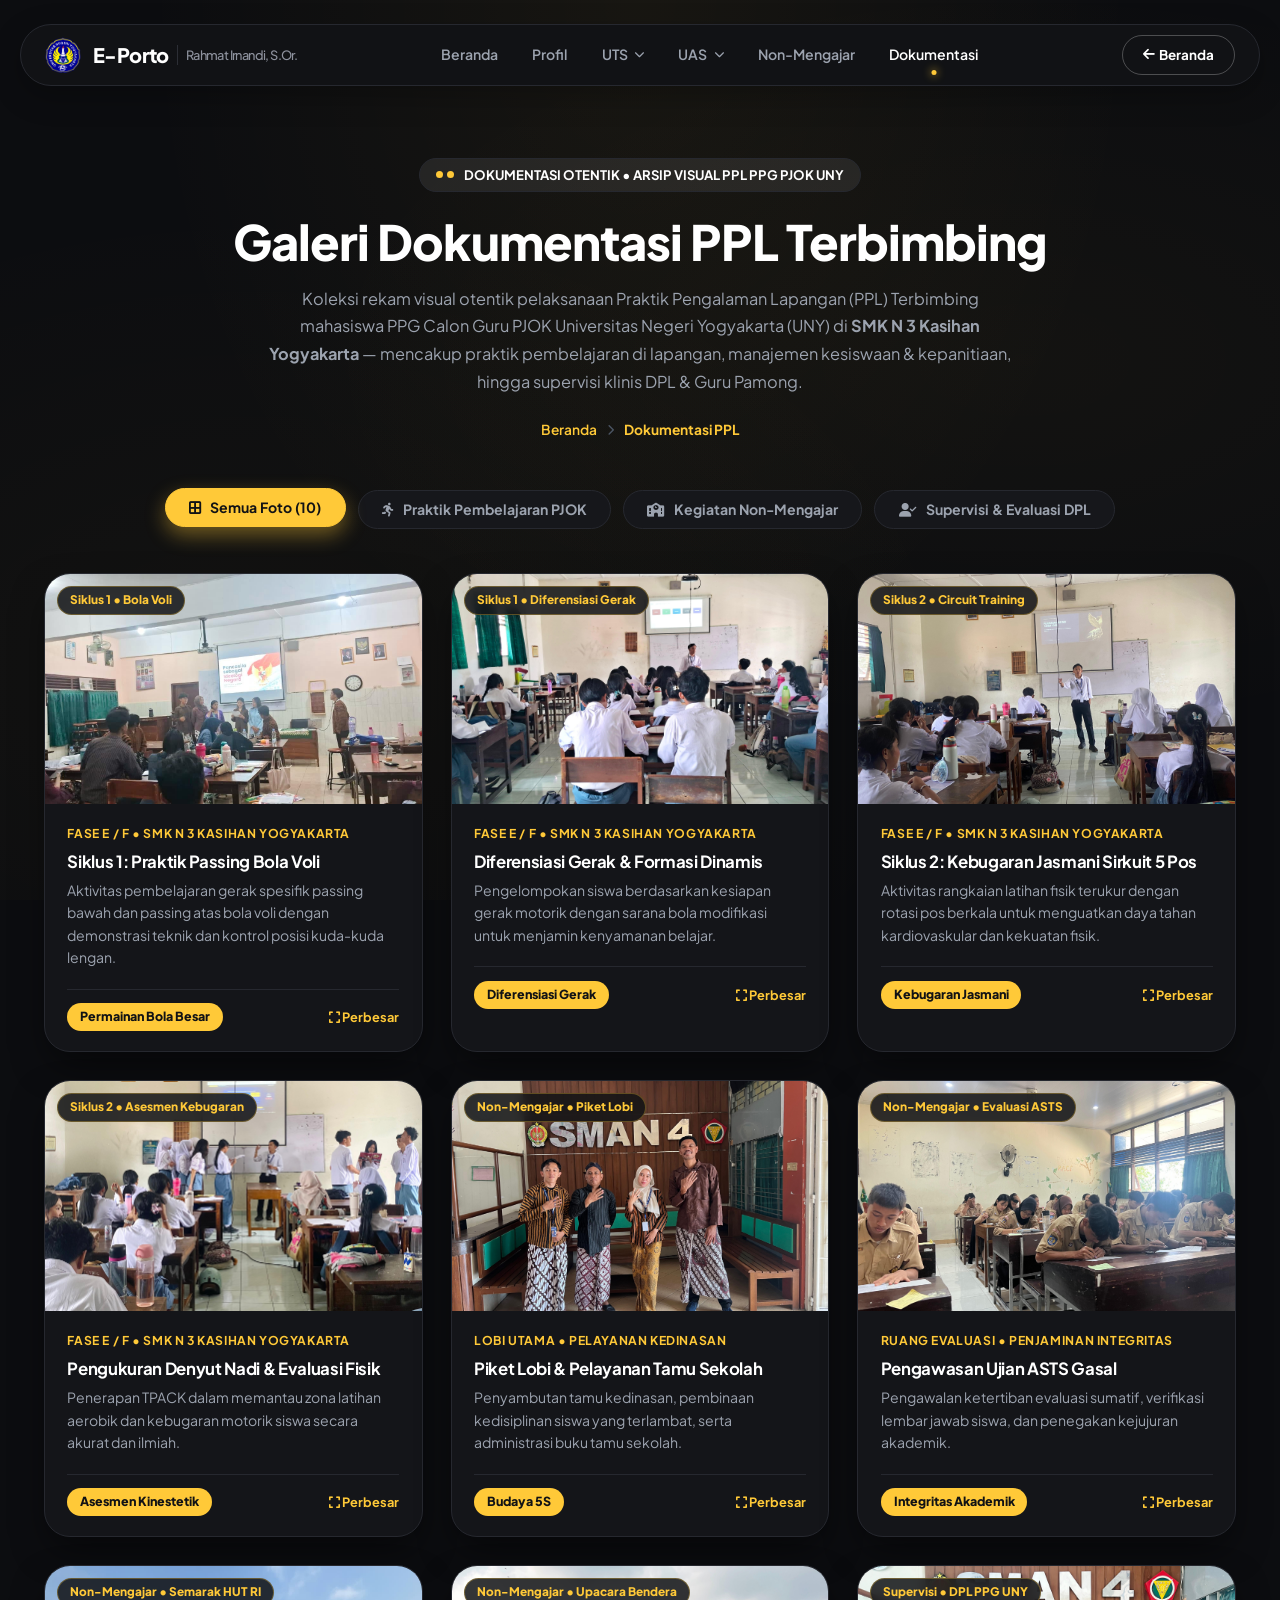
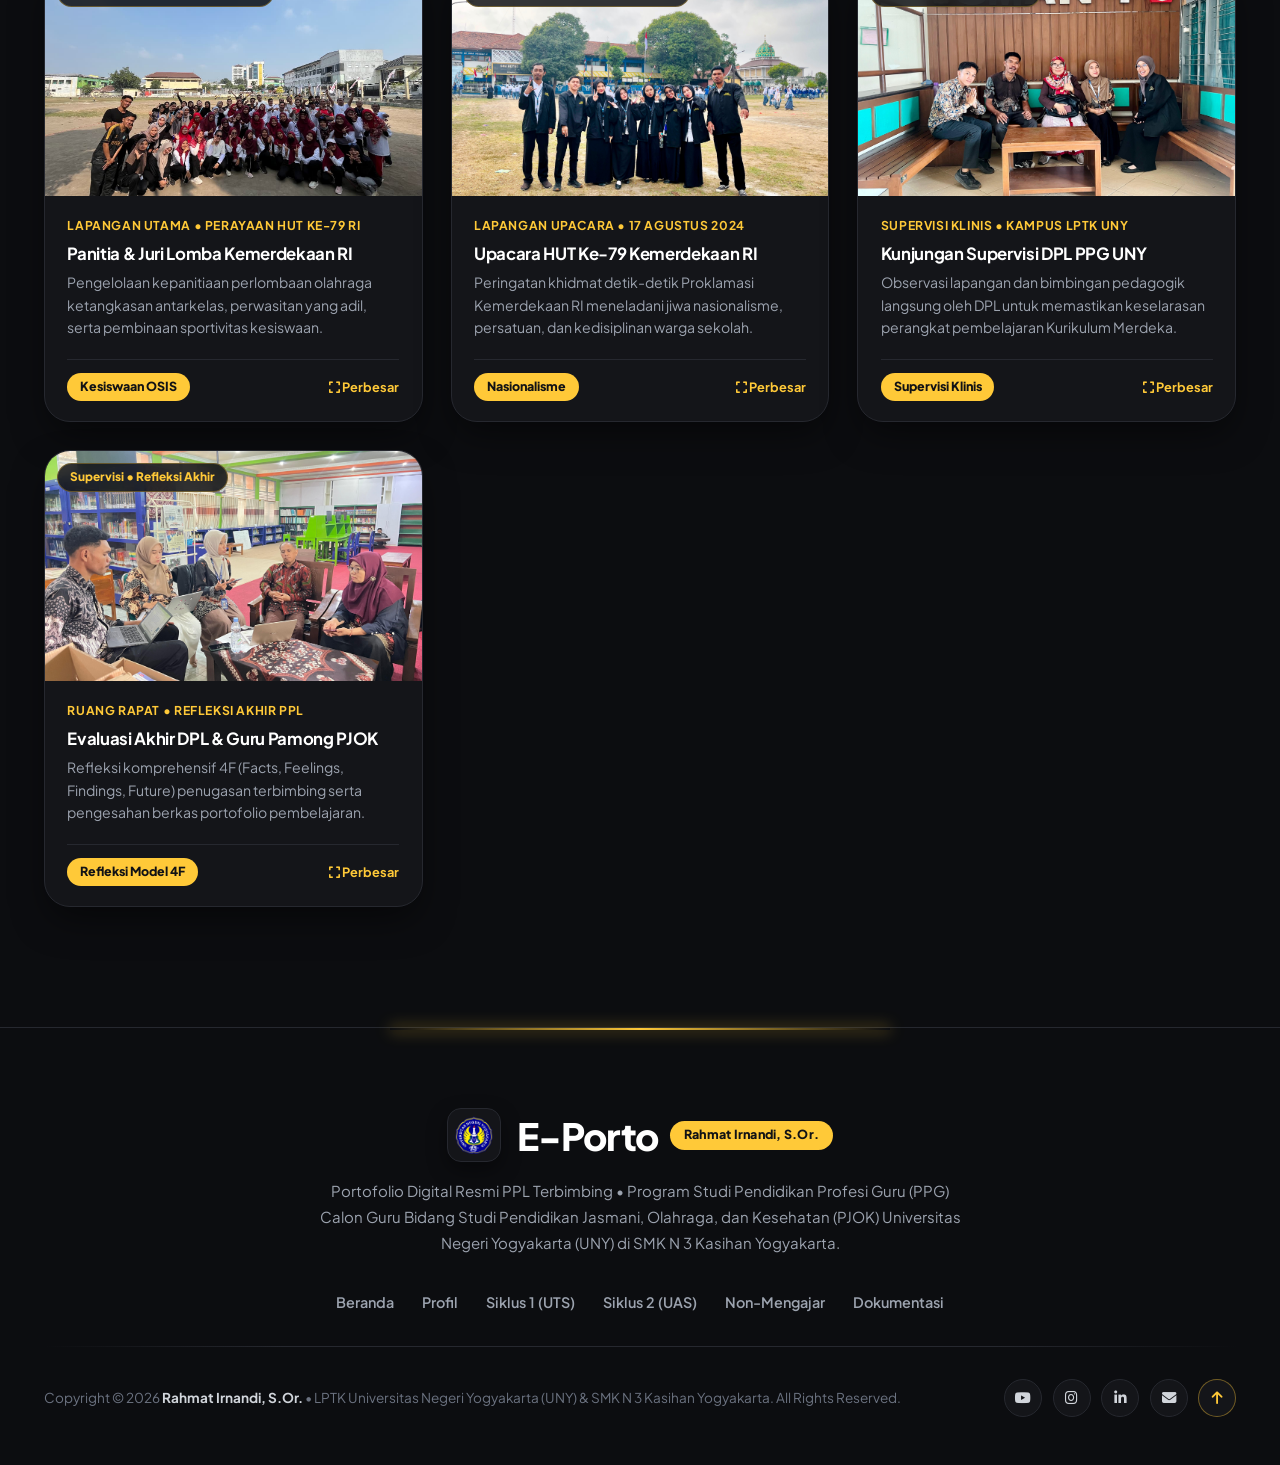
==== dokumentasi.html @ 356c8f18 "first commit" ====
<!doctype html>
<html lang="id">
  <head>
    <meta charset="UTF-8" />
    <meta name="viewport" content="width=device-width, initial-scale=1.0" />
    <title>Galeri Dokumentasi PPL Terbimbing | Rahmat Irnandi, S.Or. - PPG PJOK UNY</title>

    <link rel="icon" type="image/png" href="logo.png" />
    <link rel="preconnect" href="https://fonts.googleapis.com" />
    <link rel="preconnect" href="https://fonts.gstatic.com" crossorigin />
    <link href="https://fonts.googleapis.com/css2?family=Plus+Jakarta+Sans:wght@300;400;500;600;700;800&display=swap" rel="stylesheet" />
    <link rel="stylesheet" href="https://cdnjs.cloudflare.com/ajax/libs/font-awesome/6.5.1/css/all.min.css" />
    <link rel="stylesheet" href="css/style.css" />

    <style>
      .standalone-navbar-wrap {
        padding: 1.5rem 0 0.5rem 0;
      }
      .gallery-page-hero {
        padding: 2.5rem 0 3rem 0;
        text-align: center;
      }
      .gallery-page-hero-title {
        font-size: clamp(2.2rem, 3.8vw, 3.2rem);
        font-weight: 800;
        color: #FFFFFF;
        margin-bottom: 0.85rem;
        letter-spacing: -0.02em;
      }
      .gallery-page-hero-desc {
        max-width: 760px;
        margin: 0 auto 1.5rem auto;
        color: #9CA3AF;
        font-size: 1.02rem;
        line-height: 1.7;
      }
      .modal-window-lightbox {
        max-width: 820px !important;
        padding: 2rem !important;
        background: #16171B;
        border: 1px solid var(--color-border-dark);
      }
      .modal-img-container {
        margin-bottom: 1.25rem;
        border-radius: var(--radius-md);
        overflow: hidden;
        max-height: 480px;
        display: flex;
        justify-content: center;
        align-items: center;
        background: #111215;
      }
      .modal-img-container img {
        max-height: 480px;
        width: auto;
        max-width: 100%;
        object-fit: contain;
        border-radius: var(--radius-sm);
      }
      .gallery-agency-thumb {
        position: relative;
        height: 230px;
        overflow: hidden;
      }
      .gallery-agency-thumb img {
        width: 100%;
        height: 100%;
        object-fit: cover;
        transition: transform 0.45s cubic-bezier(0.16, 1, 0.3, 1);
      }
      .gallery-card-agency:hover .gallery-agency-thumb img {
        transform: scale(1.08);
      }
      .gallery-tag-pill-badge {
        position: absolute;
        top: 12px;
        left: 12px;
        background: rgba(17, 18, 21, 0.85);
        color: var(--color-yellow);
        font-size: 0.74rem;
        font-weight: 800;
        padding: 4px 12px;
        border-radius: var(--radius-pill);
        backdrop-filter: blur(6px);
        border: 1px solid rgba(255, 201, 56, 0.3);
        z-index: 2;
      }
      .gallery-agency-desc {
        font-size: 0.88rem;
        color: #9CA3AF;
        line-height: 1.6;
        margin-bottom: 1.25rem;
      }
      .gallery-agency-meta {
        font-size: 0.76rem;
        color: var(--color-yellow);
        font-weight: 700;
        text-transform: uppercase;
        letter-spacing: 0.05em;
        margin-bottom: 0.4rem;
      }
      .gallery-agency-foot {
        display: flex;
        align-items: center;
        justify-content: space-between;
        margin-top: auto;
        padding-top: 0.85rem;
        border-top: 1px solid var(--color-border-dark);
      }
    </style>
  </head>
  <body>
    <!-- =================================================================
       1. STANDALONE NAVBAR (Matching index.html Exactly)
       ================================================================= -->
    <header class="navbar container standalone-navbar-wrap">
      <div class="navbar-capsule">
        <a href="index.html" class="brand-nexis">
          <img src="logo.png" alt="Logo UNY" class="brand-logo-img" onerror="this.src='logo navbar.png'" />
          <span class="brand-nexis-text">
            E-Porto
            <span class="brand-nexis-sub">Rahmat Irnandi, S.Or.</span>
          </span>
        </a>

        <nav>
          <ul class="nav-links">
            <li><a href="index.html" class="nav-link">Beranda</a></li>
            <li><a href="profil.html" class="nav-link">Profil</a></li>

            <!-- UTS Dropdown -->
            <li class="nav-item-dropdown">
              <a href="javascript:void(0)" class="nav-link dropdown-toggle" role="button">
                UTS <i class="fa-solid fa-chevron-down chevron-icon"></i>
              </a>
              <ul class="dropdown-menu">
                <li><a href="UTS/rancangan.html" class="dropdown-item"><i class="fa-solid fa-book-bookmark"></i> Rancangan Modul</a></li>
                <li><a href="UTS/materi.html" class="dropdown-item"><i class="fa-solid fa-book-open"></i> Materi Ajar</a></li>
                <li><a href="UTS/media.html" class="dropdown-item"><i class="fa-solid fa-photo-film"></i> Media TPACK</a></li>
                <li><a href="UTS/instrumen.html" class="dropdown-item"><i class="fa-solid fa-clipboard-check"></i> Instrumen Asesmen</a></li>
                <li><a href="UTS/video.html" class="dropdown-item"><i class="fa-solid fa-circle-play"></i> Video Praktik</a></li>
              </ul>
            </li>

            <!-- UAS Dropdown -->
            <li class="nav-item-dropdown">
              <a href="javascript:void(0)" class="nav-link dropdown-toggle" role="button">
                UAS <i class="fa-solid fa-chevron-down chevron-icon"></i>
              </a>
              <ul class="dropdown-menu">
                <li><a href="UAS/rancangan.html" class="dropdown-item"><i class="fa-solid fa-book-bookmark"></i> Rancangan Modul</a></li>
                <li><a href="UAS/materi.html" class="dropdown-item"><i class="fa-solid fa-book-open"></i> Materi Ajar</a></li>
                <li><a href="UAS/media.html" class="dropdown-item"><i class="fa-solid fa-photo-film"></i> Media TPACK</a></li>
                <li><a href="UAS/instrumen.html" class="dropdown-item"><i class="fa-solid fa-clipboard-check"></i> Instrumen Asesmen</a></li>
                <li><a href="UAS/video.html" class="dropdown-item"><i class="fa-solid fa-circle-play"></i> Video Praktik</a></li>
              </ul>
            </li>

            <li><a href="non-mengajar.html" class="nav-link">Non-Mengajar</a></li>
            <li><a href="dokumentasi.html" class="nav-link active">Dokumentasi</a></li>
          </ul>
        </nav>

        <div class="nav-actions">
          <a href="index.html" class="btn-nav-quote">
            <i class="fa-solid fa-arrow-left" style="margin-right: 4px;"></i> Beranda
          </a>
          <button class="mobile-toggle" aria-label="Toggle Navigation">
            <i class="fa-solid fa-bars"></i>
          </button>
        </div>
      </div>
    </header>

    <!-- =================================================================
       2. SUBPAGE HERO HEADER
       ================================================================= -->
    <section class="gallery-page-hero reveal-init">
      <div class="container">
        <div class="badge-pill-group light">
          <span class="twin-dot-icon"><span></span><span></span></span>
          <span>DOKUMENTASI OTENTIK • ARSIP VISUAL PPL PPG PJOK UNY</span>
        </div>

        <h1 class="gallery-page-hero-title">
          Galeri Dokumentasi PPL Terbimbing
        </h1>
        <p class="gallery-page-hero-desc">
          Koleksi rekam visual otentik pelaksanaan Praktik Pengalaman Lapangan (PPL) Terbimbing mahasiswa PPG Calon Guru PJOK Universitas Negeri Yogyakarta (UNY) di <strong>SMK N 3 Kasihan Yogyakarta</strong> — mencakup praktik pembelajaran di lapangan, manajemen kesiswaan & kepanitiaan, hingga supervisi klinis DPL & Guru Pamong.
        </p>

        <div class="subpage-breadcrumb" style="justify-content: center;">
          <a href="index.html">Beranda</a>
          <i class="fa-solid fa-chevron-right"></i>
          <span style="color: var(--color-yellow); font-weight: 700;">Dokumentasi PPL</span>
        </div>
      </div>
    </section>

    <!-- =================================================================
       3. INTERACTIVE CATEGORY FILTER TABS
       ================================================================= -->
    <main class="container reveal-init" style="padding-bottom: 5rem;">
      <div class="gallery-filter-tabs">
        <button class="gallery-filter-btn active" data-filter="all">
          <i class="fa-solid fa-border-all" style="margin-right: 6px;"></i> Semua Foto (10)
        </button>
        <button class="gallery-filter-btn" data-filter="praktik">
          <i class="fa-solid fa-person-running" style="margin-right: 6px;"></i> Praktik Pembelajaran PJOK
        </button>
        <button class="gallery-filter-btn" data-filter="non-mengajar">
          <i class="fa-solid fa-school" style="margin-right: 6px;"></i> Kegiatan Non-Mengajar
        </button>
        <button class="gallery-filter-btn" data-filter="supervisi">
          <i class="fa-solid fa-user-check" style="margin-right: 6px;"></i> Supervisi & Evaluasi DPL
        </button>
      </div>

      <!-- =================================================================
         4. GALLERY GRID (10 Authentic PPL PJOK Photos)
         ================================================================= -->
      <div class="gallery-grid-agency">
        <!-- Foto 1: Siklus 1 Bola Voli -->
        <div
          class="gallery-card-agency"
          data-category="praktik siklus-1"
          onclick="
            openPhotoModal(
              'IMG/Dokumentasi Siklus 1.jpeg',
              'Dokumentasi Praktik Pembelajaran Siklus 1: Passing Bawah & Atas Bola Voli',
              'Praktik Pembelajaran PJOK',
              'Pelaksanaan praktik pembelajaran tatap muka Siklus 1 oleh Rahmat Irnandi, S.Or. pada materi keterampilan gerak spesifik passing bawah dan passing atas permainan bola voli di SMK N 3 Kasihan Yogyakarta. Siswa aktif berkolaborasi dan mempraktikkan variasi passing berpasangan.',
              'Lapangan Olahraga SMK N 3 Kasihan Yogyakarta',
              'Siklus 1 (UTS PPL)'
            )
          "
        >
          <div class="gallery-agency-thumb">
            <span class="gallery-tag-pill-badge">Siklus 1 • Bola Voli</span>
            <img src="IMG/Dokumentasi Siklus 1.jpeg" alt="Praktik Pembelajaran Siklus 1 Bola Voli" loading="lazy" />
            <div class="gallery-zoom-overlay">
              <div class="gallery-zoom-btn"><i class="fa-solid fa-magnifying-glass-plus"></i></div>
            </div>
          </div>
          <div class="gallery-agency-body">
            <div class="gallery-agency-meta">Fase E / F • SMK N 3 Kasihan Yogyakarta</div>
            <h4 class="gallery-agency-title">Siklus 1: Praktik Passing Bola Voli</h4>
            <p class="gallery-agency-desc">Aktivitas pembelajaran gerak spesifik passing bawah dan passing atas bola voli dengan demonstrasi teknik dan kontrol posisi kuda-kuda lengan.</p>
            <div class="gallery-agency-foot">
              <span class="tag-pill-light">Permainan Bola Besar</span>
              <span style="font-size: 0.8rem; font-weight: 700; color: var(--color-yellow)"><i class="fa-solid fa-expand"></i> Perbesar</span>
            </div>
          </div>
        </div>

        <!-- Foto 2: Siklus 1 Diferensiasi Gerak -->
        <div
          class="gallery-card-agency"
          data-category="praktik siklus-1"
          onclick="
            openPhotoModal(
              'IMG/Dokumentasi Siklus 2.jpeg',
              'Dokumentasi Diferensiasi Gerak & Latihan Berpasangan Bola Voli',
              'Praktik Pembelajaran PJOK',
              'Dokumentasi penerapan pembelajaran diferensiasi proses gerak passing bola voli. Siswa pemula menggunakan bola modifikasi busa untuk meminimalisir rasa sakit di lengan, sedangkan siswa mahir melakukan latihan formasi segitiga dinamis.',
              'Lapangan Olahraga SMK N 3 Kasihan Yogyakarta',
              'Siklus 1 (UTS PPL)'
            )
          "
        >
          <div class="gallery-agency-thumb">
            <span class="gallery-tag-pill-badge">Siklus 1 • Diferensiasi Gerak</span>
            <img src="IMG/Dokumentasi Siklus 2.jpeg" alt="Diferensiasi Gerak Passing Bola Voli" loading="lazy" />
            <div class="gallery-zoom-overlay">
              <div class="gallery-zoom-btn"><i class="fa-solid fa-magnifying-glass-plus"></i></div>
            </div>
          </div>
          <div class="gallery-agency-body">
            <div class="gallery-agency-meta">Fase E / F • SMK N 3 Kasihan Yogyakarta</div>
            <h4 class="gallery-agency-title">Diferensiasi Gerak & Formasi Dinamis</h4>
            <p class="gallery-agency-desc">Pengelompokan siswa berdasarkan kesiapan gerak motorik dengan sarana bola modifikasi untuk menjamin kenyamanan belajar.</p>
            <div class="gallery-agency-foot">
              <span class="tag-pill-light">Diferensiasi Gerak</span>
              <span style="font-size: 0.8rem; font-weight: 700; color: var(--color-yellow)"><i class="fa-solid fa-expand"></i> Perbesar</span>
            </div>
          </div>
        </div>

        <!-- Foto 3: Siklus 2 Kebugaran Jasmani Sirkuit -->
        <div
          class="gallery-card-agency"
          data-category="praktik siklus-2"
          onclick="
            openPhotoModal(
              'IMG/Dokumentasi Siklus 3.jpeg',
              'Dokumentasi Praktik Kebugaran Jasmani Metode Circuit Training',
              'Praktik Pembelajaran PJOK',
              'Pelaksanaan pembelajaran kebugaran jasmani terstruktur metode 5 pos circuit training (Push up, Sit up, Shuttle run, Jumping jack, Plank) melatih komponen daya tahan dan kekuatan otot penunjang aktivitas kejuruan.',
              'Lapangan & Hall Olahraga SMK N 3 Kasihan Yogyakarta',
              'Siklus 2 (UAS PPL)'
            )
          "
        >
          <div class="gallery-agency-thumb">
            <span class="gallery-tag-pill-badge">Siklus 2 • Circuit Training</span>
            <img src="IMG/Dokumentasi Siklus 3.jpeg" alt="Praktik Kebugaran Jasmani Sirkuit" loading="lazy" />
            <div class="gallery-zoom-overlay">
              <div class="gallery-zoom-btn"><i class="fa-solid fa-magnifying-glass-plus"></i></div>
            </div>
          </div>
          <div class="gallery-agency-body">
            <div class="gallery-agency-meta">Fase E / F • SMK N 3 Kasihan Yogyakarta</div>
            <h4 class="gallery-agency-title">Siklus 2: Kebugaran Jasmani Sirkuit 5 Pos</h4>
            <p class="gallery-agency-desc">Aktivitas rangkaian latihan fisik terukur dengan rotasi pos berkala untuk menguatkan daya tahan kardiovaskular dan kekuatan fisik.</p>
            <div class="gallery-agency-foot">
              <span class="tag-pill-light">Kebugaran Jasmani</span>
              <span style="font-size: 0.8rem; font-weight: 700; color: var(--color-yellow)"><i class="fa-solid fa-expand"></i> Perbesar</span>
            </div>
          </div>
        </div>

        <!-- Foto 4: Siklus 2 Pengukuran & Denyut Nadi -->
        <div
          class="gallery-card-agency"
          data-category="praktik siklus-2"
          onclick="
            openPhotoModal(
              'IMG/Dokumentasi Siklus 4.jpeg',
              'Dokumentasi Pengukuran Denyut Nadi Latihan & Evaluasi Kebugaran',
              'Praktik Pembelajaran PJOK',
              'Dokumentasi pencatatan denyut nadi istirahat dan denyut nadi latihan (Training Heart Rate) siswa menggunakan e-LKPD digital serta evaluasi ketercapaian beban latihan fisik.',
              'Selasar Olahraga SMK N 3 Kasihan Yogyakarta',
              'Siklus 2 (UAS PPL)'
            )
          "
        >
          <div class="gallery-agency-thumb">
            <span class="gallery-tag-pill-badge">Siklus 2 • Asesmen Kebugaran</span>
            <img src="IMG/Dokumentasi Siklus 4.jpeg" alt="Asesmen Kebugaran Jasmani Siswa" loading="lazy" />
            <div class="gallery-zoom-overlay">
              <div class="gallery-zoom-btn"><i class="fa-solid fa-magnifying-glass-plus"></i></div>
            </div>
          </div>
          <div class="gallery-agency-body">
            <div class="gallery-agency-meta">Fase E / F • SMK N 3 Kasihan Yogyakarta</div>
            <h4 class="gallery-agency-title">Pengukuran Denyut Nadi & Evaluasi Fisik</h4>
            <p class="gallery-agency-desc">Penerapan TPACK dalam memantau zona latihan aerobik dan kebugaran motorik siswa secara akurat dan ilmiah.</p>
            <div class="gallery-agency-foot">
              <span class="tag-pill-light">Asesmen Kinestetik</span>
              <span style="font-size: 0.8rem; font-weight: 700; color: var(--color-yellow)"><i class="fa-solid fa-expand"></i> Perbesar</span>
            </div>
          </div>
        </div>

        <!-- Foto 5: Piket Lobi & Budaya 5S -->
        <div
          class="gallery-card-agency"
          data-category="non-mengajar"
          onclick="
            openPhotoModal(
              'IMG/Piket Loby.jpeg',
              'Dokumentasi Piket Lobi & Pelayanan Tamu Sekolah',
              'Kegiatan Non-Mengajar',
              'Rahmat Irnandi, S.Or. bertugas di lobi utama SMK N 3 Kasihan Yogyakarta melayani tamu kedinasan, buku registrasi kehadiran, serta perizinan peserta didik dengan budaya 5S (Senyum, Salam, Sapa, Sopan, Santun).',
              'Lobi Utama SMK N 3 Kasihan Yogyakarta',
              'Piket Lobi Sekolah'
            )
          "
        >
          <div class="gallery-agency-thumb">
            <span class="gallery-tag-pill-badge">Non-Mengajar • Piket Lobi</span>
            <img src="IMG/Piket Loby.jpeg" alt="Piket Lobi SMK N 3 Kasihan Yogyakarta" loading="lazy" />
            <div class="gallery-zoom-overlay">
              <div class="gallery-zoom-btn"><i class="fa-solid fa-magnifying-glass-plus"></i></div>
            </div>
          </div>
          <div class="gallery-agency-body">
            <div class="gallery-agency-meta">Lobi Utama • Pelayanan Kedinasan</div>
            <h4 class="gallery-agency-title">Piket Lobi & Pelayanan Tamu Sekolah</h4>
            <p class="gallery-agency-desc">Penyambutan tamu kedinasan, pembinaan kedisiplinan siswa yang terlambat, serta administrasi buku tamu sekolah.</p>
            <div class="gallery-agency-foot">
              <span class="tag-pill-light">Budaya 5S</span>
              <span style="font-size: 0.8rem; font-weight: 700; color: var(--color-yellow)"><i class="fa-solid fa-expand"></i> Perbesar</span>
            </div>
          </div>
        </div>

        <!-- Foto 6: Pengawasan ASTS -->
        <div
          class="gallery-card-agency"
          data-category="non-mengajar"
          onclick="
            openPhotoModal(
              'IMG/Mengawas ASTS.jpeg',
              'Dokumentasi Pengawasan Asesmen Sumatif Tengah Semester (ASTS)',
              'Kegiatan Non-Mengajar',
              'Rahmat Irnandi, S.Or. menjalankan tugas pengawasan ruang evaluasi ASTS Gasal guna menjamin integritas akademik, ketertiban ruang ujian, dan kepatuhan terhadap POS evaluasi belajar di SMK N 3 Kasihan Yogyakarta.',
              'Ruang Ujian SMK N 3 Kasihan Yogyakarta',
              'Pengawasan ASTS'
            )
          "
        >
          <div class="gallery-agency-thumb">
            <span class="gallery-tag-pill-badge">Non-Mengajar • Evaluasi ASTS</span>
            <img src="IMG/Mengawas ASTS.jpeg" alt="Pengawasan Ujian ASTS" loading="lazy" />
            <div class="gallery-zoom-overlay">
              <div class="gallery-zoom-btn"><i class="fa-solid fa-magnifying-glass-plus"></i></div>
            </div>
          </div>
          <div class="gallery-agency-body">
            <div class="gallery-agency-meta">Ruang Evaluasi • Penjaminan Integritas</div>
            <h4 class="gallery-agency-title">Pengawasan Ujian ASTS Gasal</h4>
            <p class="gallery-agency-desc">Pengawalan ketertiban evaluasi sumatif, verifikasi lembar jawab siswa, dan penegakan kejujuran akademik.</p>
            <div class="gallery-agency-foot">
              <span class="tag-pill-light">Integritas Akademik</span>
              <span style="font-size: 0.8rem; font-weight: 700; color: var(--color-yellow)"><i class="fa-solid fa-expand"></i> Perbesar</span>
            </div>
          </div>
        </div>

        <!-- Foto 7: Panitia Lomba Kemerdekaan RI -->
        <div
          class="gallery-card-agency"
          data-category="non-mengajar"
          onclick="
            openPhotoModal(
              'IMG/Panitia Lomba.jpeg',
              'Kepanitiaan & Dewan Juri Lomba Semarak Kemerdekaan RI Ke-79',
              'Kegiatan Non-Mengajar',
              'Keterlibatan aktif Rahmat Irnandi, S.Or. bersama dewan guru dan pengurus OSIS SMK N 3 Kasihan Yogyakarta sebagai panitia pelaksana dan wasit perlombaan olahraga tradisional HUT Ke-79 RI.',
              'Lapangan Utama SMK N 3 Kasihan Yogyakarta',
              'Panitia Lomba HUT RI'
            )
          "
        >
          <div class="gallery-agency-thumb">
            <span class="gallery-tag-pill-badge">Non-Mengajar • Semarak HUT RI</span>
            <img src="IMG/Panitia Lomba.jpeg" alt="Panitia Lomba Kemerdekaan RI" loading="lazy" />
            <div class="gallery-zoom-overlay">
              <div class="gallery-zoom-btn"><i class="fa-solid fa-magnifying-glass-plus"></i></div>
            </div>
          </div>
          <div class="gallery-agency-body">
            <div class="gallery-agency-meta">Lapangan Utama • Perayaan HUT Ke-79 RI</div>
            <h4 class="gallery-agency-title">Panitia & Juri Lomba Kemerdekaan RI</h4>
            <p class="gallery-agency-desc">Pengelolaan kepanitiaan perlombaan olahraga ketangkasan antarkelas, perwasitan yang adil, serta pembinaan sportivitas kesiswaan.</p>
            <div class="gallery-agency-foot">
              <span class="tag-pill-light">Kesiswaan OSIS</span>
              <span style="font-size: 0.8rem; font-weight: 700; color: var(--color-yellow)"><i class="fa-solid fa-expand"></i> Perbesar</span>
            </div>
          </div>
        </div>

        <!-- Foto 8: Upacara 17 Agustus -->
        <div
          class="gallery-card-agency"
          data-category="non-mengajar"
          onclick="
            openPhotoModal(
              'IMG/Upacara Kemerdekaan 17 Agustus.jpeg',
              'Upacara Peringatan Detik-Detik Proklamasi Kemerdekaan RI Ke-79',
              'Kegiatan Non-Mengajar',
              'Rahmat Irnandi, S.Or. bersama segenap jajaran guru, staf, dan peserta didik SMK N 3 Kasihan Yogyakarta berbaris khidmat mengikuti Upacara Bendera Peringatan HUT Ke-79 Republik Indonesia.',
              'Lapangan Upacara SMK N 3 Kasihan Yogyakarta',
              'Upacara Kemerdekaan RI'
            )
          "
        >
          <div class="gallery-agency-thumb">
            <span class="gallery-tag-pill-badge">Non-Mengajar • Upacara Bendera</span>
            <img src="IMG/Upacara Kemerdekaan 17 Agustus.jpeg" alt="Upacara 17 Agustus" loading="lazy" />
            <div class="gallery-zoom-overlay">
              <div class="gallery-zoom-btn"><i class="fa-solid fa-magnifying-glass-plus"></i></div>
            </div>
          </div>
          <div class="gallery-agency-body">
            <div class="gallery-agency-meta">Lapangan Upacara • 17 Agustus 2024</div>
            <h4 class="gallery-agency-title">Upacara HUT Ke-79 Kemerdekaan RI</h4>
            <p class="gallery-agency-desc">Peringatan khidmat detik-detik Proklamasi Kemerdekaan RI meneladani jiwa nasionalisme, persatuan, dan kedisiplinan warga sekolah.</p>
            <div class="gallery-agency-foot">
              <span class="tag-pill-light">Nasionalisme</span>
              <span style="font-size: 0.8rem; font-weight: 700; color: var(--color-yellow)"><i class="fa-solid fa-expand"></i> Perbesar</span>
            </div>
          </div>
        </div>

        <!-- Foto 9: Kunjungan Supervisi DPL UNY -->
        <div
          class="gallery-card-agency"
          data-category="supervisi"
          onclick="
            openPhotoModal(
              'IMG/Kunjungan DPL.jpeg',
              'Supervisi Klinis & Monitoring Praktik Mengajar DPL UNY',
              'Supervisi & Evaluasi DPL',
              'Kunjungan resmi Dosen Pembimbing Lapangan (DPL) PPG PJOK Universitas Negeri Yogyakarta (UNY) untuk mengobservasi pembelajaran tatap muka di lapangan dan berkoordinasi dengan Guru Pamong di SMK N 3 Kasihan Yogyakarta.',
              'Selasar Olahraga SMK N 3 Kasihan Yogyakarta',
              'Supervisi Klinis DPL'
            )
          "
        >
          <div class="gallery-agency-thumb">
            <span class="gallery-tag-pill-badge">Supervisi • DPL PPG UNY</span>
            <img src="IMG/Kunjungan DPL.jpeg" alt="Kunjungan Supervisi DPL UNY" loading="lazy" />
            <div class="gallery-zoom-overlay">
              <div class="gallery-zoom-btn"><i class="fa-solid fa-magnifying-glass-plus"></i></div>
            </div>
          </div>
          <div class="gallery-agency-body">
            <div class="gallery-agency-meta">Supervisi Klinis • Kampus LPTK UNY</div>
            <h4 class="gallery-agency-title">Kunjungan Supervisi DPL PPG UNY</h4>
            <p class="gallery-agency-desc">Observasi lapangan dan bimbingan pedagogik langsung oleh DPL untuk memastikan keselarasan perangkat pembelajaran Kurikulum Merdeka.</p>
            <div class="gallery-agency-foot">
              <span class="tag-pill-light">Supervisi Klinis</span>
              <span style="font-size: 0.8rem; font-weight: 700; color: var(--color-yellow)"><i class="fa-solid fa-expand"></i> Perbesar</span>
            </div>
          </div>
        </div>

        <!-- Foto 10: Evaluasi Akhir DPL & Guru Pamong -->
        <div
          class="gallery-card-agency"
          data-category="supervisi"
          onclick="
            openPhotoModal(
              'IMG/Evaluasi dan Refleksi Akhir DPL Bersama Guru Pamong.jpeg',
              'Evaluasi & Refleksi Akhir Penugasan PPL Bersama DPL & Guru Pamong',
              'Supervisi & Evaluasi DPL',
              'Rapat evaluasi akhir komprehensif penugasan PPL Terbimbing bersama Dosen Pembimbing Lapangan UNY dan Guru Pamong PJOK SMK N 3 Kasihan Yogyakarta, menandai tuntasnya seluruh rangkaian siklus praktik lapangan.',
              'Ruang Koordinasi SMK N 3 Kasihan Yogyakarta',
              'Evaluasi Akhir PPL'
            )
          "
        >
          <div class="gallery-agency-thumb">
            <span class="gallery-tag-pill-badge">Supervisi • Refleksi Akhir</span>
            <img src="IMG/Evaluasi dan Refleksi Akhir DPL Bersama Guru Pamong.jpeg" alt="Evaluasi Akhir DPL & Guru Pamong" loading="lazy" />
            <div class="gallery-zoom-overlay">
              <div class="gallery-zoom-btn"><i class="fa-solid fa-magnifying-glass-plus"></i></div>
            </div>
          </div>
          <div class="gallery-agency-body">
            <div class="gallery-agency-meta">Ruang Rapat • Refleksi Akhir PPL</div>
            <h4 class="gallery-agency-title">Evaluasi Akhir DPL & Guru Pamong PJOK</h4>
            <p class="gallery-agency-desc">Refleksi komprehensif 4F (Facts, Feelings, Findings, Future) penugasan terbimbing serta pengesahan berkas portofolio pembelajaran.</p>
            <div class="gallery-agency-foot">
              <span class="tag-pill-light">Refleksi Model 4F</span>
              <span style="font-size: 0.8rem; font-weight: 700; color: var(--color-yellow)"><i class="fa-solid fa-expand"></i> Perbesar</span>
            </div>
          </div>
        </div>
      </div>
    </main>

    <!-- =================================================================
       5. PHOTO LIGHTBOX MODAL WITH FULL IMAGE VIEWER
       ================================================================= -->
    <div id="photo-modal" class="modal-overlay">
      <div class="modal-window modal-window-lightbox">
        <button class="modal-close-btn" id="photo-modal-close" aria-label="Tutup Pratinjau">
          <i class="fa-solid fa-xmark"></i>
        </button>

        <div class="modal-img-container">
          <img id="photo-modal-img" src="" alt="Pratinjau Foto Dokumentasi" />
        </div>

        <span id="photo-badge" class="tag-pill-light" style="margin-bottom: 0.75rem; display: inline-block;"></span>
        <h3 id="photo-title" style="font-size: 1.35rem; color: #FFFFFF; margin-bottom: 0.4rem; font-weight: 800;"></h3>
        <div id="photo-loc" style="font-size: 0.85rem; color: var(--color-yellow); font-weight: 600; margin-bottom: 0.85rem;"></div>
        <div id="photo-desc" style="color: #D1D5DB; font-size: 0.92rem; line-height: 1.7; background: #202228; padding: 1.25rem; border-radius: 12px; border-left: 4px solid var(--color-yellow); margin-bottom: 1.25rem;"></div>
        <div style="display: flex; justify-content: space-between; align-items: center; flex-wrap: wrap; gap: 0.75rem;">
          <span style="font-size: 0.82rem; color: #9CA3AF"> <i class="fa-solid fa-camera"></i> Arsip Digital PPL • SMK N 3 Kasihan Yogyakarta & UNY </span>
          <div style="display: flex; gap: 0.5rem;">
            <a id="photo-modal-link" href="#" target="_blank" rel="noopener noreferrer" class="btn btn-yellow btn-sm"><i class="fa-solid fa-arrow-up-right-from-square"></i> Buka Foto Asli</a>
            <button class="btn btn-dark btn-sm" onclick="showToast('Tautan foto dokumentasi berhasil disalin!')"><i class="fa-solid fa-share-nodes"></i> Bagikan</button>
          </div>
        </div>
      </div>
    </div>

    <!-- =================================================================
       6. FOOTER (Exact Nexis Minimal Luxury Layout)
       ================================================================= -->
    <footer class="footer-nexis">
      <div class="container">
        <!-- Center Mega Brand -->
        <div class="footer-nexis-brand-hero">
          <a href="index.html" class="footer-brand-link">
            <div class="footer-logo-mark">
              <img src="logo.png" alt="Logo UNY" class="footer-logo-img" onerror="this.src='logo navbar.png'" />
            </div>
            <div class="footer-brand-title-wrap">
              <span class="footer-brand-title">E-Porto</span>
              <span class="footer-brand-badge">Rahmat Irnandi, S.Or.</span>
            </div>
          </a>
          <p class="footer-brand-tagline">
            Portofolio Digital Resmi PPL Terbimbing • Program Studi Pendidikan Profesi Guru (PPG) Calon Guru Bidang Studi Pendidikan Jasmani, Olahraga, dan Kesehatan (PJOK) Universitas Negeri Yogyakarta (UNY) di SMK N 3 Kasihan Yogyakarta.
          </p>
        </div>

        <!-- Horizontal Nav Links -->
        <nav class="footer-nav-menu">
          <a href="index.html" class="footer-nav-link">Beranda</a>
          <a href="profil.html" class="footer-nav-link">Profil</a>
          <a href="UTS/rancangan.html" class="footer-nav-link">Siklus 1 (UTS)</a>
          <a href="UAS/rancangan.html" class="footer-nav-link">Siklus 2 (UAS)</a>
          <a href="non-mengajar.html" class="footer-nav-link">Non-Mengajar</a>
          <a href="dokumentasi.html" class="footer-nav-link active">Dokumentasi</a>
        </nav>

        <!-- Divider Line -->
        <div class="footer-nexis-divider"></div>

        <!-- Bottom Flex Bar -->
        <div class="footer-nexis-bottom-bar">
          <div class="footer-copyright-text">
            Copyright &copy; 2026 <strong>Rahmat Irnandi, S.Or.</strong> • LPTK Universitas Negeri Yogyakarta (UNY) & SMK N 3 Kasihan Yogyakarta. All Rights Reserved.
          </div>

          <!-- Social Icons on the Right -->
          <div class="footer-social-cluster">
            <a href="javascript:void(0)" onclick="showToast('YouTube Pembelajaran PJOK')" class="social-nexis-pill" aria-label="YouTube"><i class="fa-brands fa-youtube"></i></a>
            <a href="javascript:void(0)" onclick="showToast('Instagram Rahmat Irnandi')" class="social-nexis-pill" aria-label="Instagram"><i class="fa-brands fa-instagram"></i></a>
            <a href="javascript:void(0)" onclick="showToast('LinkedIn Rahmat Irnandi')" class="social-nexis-pill" aria-label="LinkedIn"><i class="fa-brands fa-linkedin-in"></i></a>
            <a href="mailto:rahmat.ppg@uny.ac.id" class="social-nexis-pill" aria-label="Email"><i class="fa-solid fa-envelope"></i></a>
            <a href="#" class="social-nexis-pill scroll-top-pill" aria-label="Kembali ke Atas" title="Kembali ke Atas"><i class="fa-solid fa-arrow-up"></i></a>
          </div>
        </div>
      </div>
    </footer>

    <!-- Scripts -->
    <script src="js/main.js"></script>
    <script>
      // Enhanced Photo Lightbox Modal
      const photoModal = document.getElementById("photo-modal");
      const photoClose = document.getElementById("photo-modal-close");
      const photoImg = document.getElementById("photo-modal-img");
      const photoLink = document.getElementById("photo-modal-link");
      const photoTitle = document.getElementById("photo-title");
      const photoBadge = document.getElementById("photo-badge");
      const photoLoc = document.getElementById("photo-loc");
      const photoDesc = document.getElementById("photo-desc");

      window.openPhotoModal = function (imgSrc, title, category, desc, location, label) {
        if (!photoModal) return;
        if (photoImg) photoImg.src = imgSrc;
        if (photoLink) photoLink.href = imgSrc;
        if (photoTitle) photoTitle.textContent = title;
        if (photoBadge) photoBadge.textContent = `${category} • ${label}`;
        if (photoLoc) photoLoc.innerHTML = `<i class="fa-solid fa-location-dot" style="margin-right:6px; color:var(--color-yellow);"></i> Lokasi: ${location}`;
        if (photoDesc) photoDesc.textContent = desc;

        photoModal.classList.add("active");
        document.body.style.overflow = "hidden";
      };

      if (photoClose && photoModal) {
        photoClose.addEventListener("click", () => {
          photoModal.classList.remove("active");
          document.body.style.overflow = "";
        });
      }

      if (photoModal) {
        photoModal.addEventListener("click", (e) => {
          if (e.target === photoModal) {
            photoModal.classList.remove("active");
            document.body.style.overflow = "";
          }
        });
      }
    </script>
  </body>
</html>
---- css/style.css ----
/* ==========================================================================
   E-Portofolio PPG Calon Guru PJOK - UNY
   Rahmat Irnandi, S.Or. - SMK N 3 Kasihan Yogyakarta
   Theme: Nexis High-Contrast Luxury Agency Style
   Palette: Radiant Warm Yellow (#FFC938) + Deep Obsidian Dark (#0C0D10 / #16171B) + Pure White Islands
   ========================================================================== */

:root {
  /* Brand Accent: Radiant Golden Yellow / Amber */
  --color-yellow: #FFC938;
  --color-yellow-hover: #F0BC28;
  --color-yellow-light: #FFF5D6;
  --color-yellow-subtle: rgba(255, 201, 56, 0.14);
  --color-yellow-glow: rgba(255, 201, 56, 0.35);

  /* Deep Obsidian Dark System */
  --color-bg-page: #0C0D10;
  --color-bg-dark-card: #16171B;
  --color-bg-dark-card-hover: #1C1E23;
  --color-bg-dark-surface: #202228;
  --color-border-dark: #26282F;
  --color-border-dark-hover: #3A3D47;
  --color-border-dark-subtle: rgba(255, 255, 255, 0.08);

  /* Light Island System */
  --color-bg-island: #FFFFFF;
  --color-bg-island-alt: #F8F9FA;
  --color-border-island: #E5E7EB;
  --color-border-island-subtle: #EEEEEE;

  /* Typography Colors */
  --color-text-dark-hero: #0F1012;
  --color-text-dark-body: #4A4D55;
  --color-text-dark-muted: #6B7280;

  --color-text-light-title: #FFFFFF;
  --color-text-light-body: #D1D5DB;
  --color-text-light-muted: #9CA3AF;
  --color-text-light-dim: #6B7280;

  /* Fonts */
  --font-sans: 'Plus Jakarta Sans', -apple-system, BlinkMacSystemFont, "Segoe UI", Roboto, sans-serif;

  /* Radii */
  --radius-sm: 10px;
  --radius-md: 18px;
  --radius-lg: 26px;
  --radius-island: 42px;
  --radius-pill: 9999px;

  /* Shadows */
  --shadow-island: 0 25px 65px -15px rgba(0, 0, 0, 0.45);
  --shadow-card-dark: 0 16px 36px -6px rgba(0, 0, 0, 0.5);
  --shadow-card-light: 0 12px 30px -6px rgba(0, 0, 0, 0.06);
  --shadow-yellow-glow: 0 10px 25px -4px rgba(255, 201, 56, 0.45);
  --shadow-yellow-button: 0 8px 20px -3px rgba(255, 201, 56, 0.5);

  /* Transitions */
  --transition-fast: 0.2s cubic-bezier(0.16, 1, 0.3, 1);
  --transition-smooth: 0.35s cubic-bezier(0.16, 1, 0.3, 1);
  --transition-bounce: 0.5s cubic-bezier(0.34, 1.56, 0.64, 1);
}

/* ==========================================================================
   Base & Reset
   ========================================================================== */
*, *::before, *::after {
  box-sizing: border-box;
  margin: 0;
  padding: 0;
}

html {
  scroll-behavior: smooth;
  font-family: var(--font-sans);
  background-color: var(--color-bg-page);
  color: var(--color-text-light-body);
  line-height: 1.6;
  -webkit-font-smoothing: antialiased;
}

body {
  position: relative;
  overflow-x: hidden;
  background-color: var(--color-bg-page);
  background-image: 
    radial-gradient(ellipse at 50% 0%, rgba(255, 201, 56, 0.05) 0%, transparent 55%),
    radial-gradient(ellipse at 80% 40%, rgba(255, 201, 56, 0.03) 0%, transparent 50%),
    radial-gradient(ellipse at 20% 75%, rgba(255, 201, 56, 0.03) 0%, transparent 50%);
  background-attachment: fixed;
}

img {
  max-width: 100%;
  height: auto;
  display: block;
}

a {
  text-decoration: none;
  color: inherit;
  transition: var(--transition-fast);
}

button {
  font-family: inherit;
  cursor: pointer;
  border: none;
  background: none;
}

/* ==========================================================================
   Layout Containers & Island Architecture
   ========================================================================== */
.container {
  width: 100%;
  max-width: 1240px;
  margin: 0 auto;
  padding: 0 1.5rem;
  position: relative;
}

/* Rounded White Island Container (Key visual motif from reference) */
.island-white {
  background: var(--color-bg-island);
  border-radius: var(--radius-island);
  box-shadow: var(--shadow-island);
  color: var(--color-text-dark-body);
  position: relative;
  overflow: hidden;
  margin: 24px auto;
  max-width: 1280px;
  width: calc(100% - 32px);
  padding: 50px 48px;
}

.island-white.hero-island {
  padding: 24px 36px 56px 36px;
  margin-top: 16px;
  overflow: visible !important;
}

.island-dark {
  background: var(--color-bg-dark-card);
  border: 1px solid var(--color-border-dark);
  border-radius: var(--radius-island);
  box-shadow: var(--shadow-card-dark);
  color: var(--color-text-light-body);
  position: relative;
  overflow: hidden;
  margin: 32px auto;
  max-width: 1280px;
  width: calc(100% - 32px);
  padding: 56px 48px;
}

/* ==========================================================================
   Typography & Universal Elements
   ========================================================================== */
h1, h2, h3, h4, h5, h6 {
  font-weight: 800;
  line-height: 1.22;
  letter-spacing: -0.02em;
}

.island-white h1, 
.island-white h2, 
.island-white h3, 
.island-white h4 {
  color: var(--color-text-dark-hero);
}

.island-white p {
  color: var(--color-text-dark-body);
}

.island-dark h1, 
.island-dark h2, 
.island-dark h3, 
.island-dark h4 {
  color: var(--color-text-light-title);
}

.island-dark p {
  color: var(--color-text-light-muted);
}

/* Yellow Highlighted Word */
.yellow-highlight {
  color: var(--color-yellow);
  display: inline-block;
  position: relative;
}

/* Badge Pill / Eyebrow */
.nexis-pill {
  display: inline-flex;
  align-items: center;
  gap: 0.5rem;
  background: var(--color-yellow-light);
  color: #111215;
  font-size: 0.82rem;
  font-weight: 700;
  padding: 0.35rem 0.95rem;
  border-radius: var(--radius-pill);
  letter-spacing: 0.01em;
}

.nexis-pill.dark {
  background: rgba(255, 255, 255, 0.08);
  color: #FFFFFF;
  border: 1px solid var(--color-border-dark);
}

.nexis-pill.yellow-solid {
  background: var(--color-yellow);
  color: #111215;
}

.nexis-pill-dot {
  width: 7px;
  height: 7px;
  background: var(--color-yellow);
  border-radius: 50%;
  display: inline-block;
}

/* Backward compatibility for existing markup */
.badge-pill-group {
  display: inline-flex;
  align-items: center;
  gap: 0.6rem;
  background: #F4F5F7;
  color: #111215;
  padding: 0.35rem 1rem;
  border-radius: var(--radius-pill);
  font-size: 0.82rem;
  font-weight: 700;
  margin-bottom: 1.25rem;
}

.badge-pill-group.light {
  background: rgba(255, 255, 255, 0.08);
  color: #FFFFFF;
  border: 1px solid var(--color-border-dark);
}

.twin-dot-icon {
  display: inline-flex;
  gap: 4px;
}
.twin-dot-icon span {
  width: 7px;
  height: 7px;
  border-radius: 50%;
  background: var(--color-yellow);
}

.tag-pill {
  display: inline-flex;
  align-items: center;
  gap: 0.4rem;
  background: var(--color-yellow-light);
  color: #111215;
  font-size: 0.8rem;
  font-weight: 700;
  padding: 0.3rem 0.85rem;
  border-radius: var(--radius-pill);
}

.tag-pill-light {
  display: inline-flex;
  align-items: center;
  gap: 0.4rem;
  background: var(--color-yellow);
  color: #111215;
  font-size: 0.78rem;
  font-weight: 800;
  padding: 0.25rem 0.8rem;
  border-radius: var(--radius-pill);
}

/* ==========================================================================
   Buttons & Interactive Pills
   ========================================================================== */
.btn {
  display: inline-flex;
  align-items: center;
  justify-content: center;
  gap: 0.65rem;
  font-size: 0.92rem;
  font-weight: 700;
  border-radius: var(--radius-pill);
  padding: 0.75rem 1.65rem;
  transition: all var(--transition-smooth);
  cursor: pointer;
  white-space: nowrap;
}

/* Yellow Pill Button (Primary from reference "Get Started") */
.btn-yellow {
  background: var(--color-yellow);
  color: #111215;
  box-shadow: var(--shadow-yellow-button);
}

.btn-yellow:hover {
  background: var(--color-yellow-hover);
  transform: translateY(-2px) scale(1.02);
  box-shadow: 0 12px 28px -4px rgba(255, 201, 56, 0.6);
}

/* Outlined Dark Pill Button (from reference "See Our Work") */
.btn-outline-dark {
  background: transparent;
  color: #111215;
  border: 1.5px solid #111215;
}

.btn-outline-dark:hover {
  background: #111215;
  color: #FFFFFF;
  transform: translateY(-2px);
}

/* Outlined White Pill Button */
.btn-outline-white {
  background: transparent;
  color: #FFFFFF;
  border: 1.5px solid rgba(255, 255, 255, 0.3);
}

.btn-outline-white:hover {
  background: #FFFFFF;
  color: #111215;
  border-color: #FFFFFF;
  transform: translateY(-2px);
}

/* Dark Solid Pill Button */
.btn-dark {
  background: #111215;
  color: #FFFFFF;
}

.btn-dark:hover {
  background: var(--color-yellow);
  color: #111215;
  transform: translateY(-2px);
}

/* Circular Arrow Icon Button (Key UI element on Bento cards) */
.circle-arrow-btn {
  width: 36px;
  height: 36px;
  border-radius: 50%;
  display: inline-flex;
  align-items: center;
  justify-content: center;
  background: #111215;
  color: #FFFFFF;
  font-size: 0.85rem;
  transition: all var(--transition-fast);
  flex-shrink: 0;
}

.circle-arrow-btn.white-btn {
  background: #FFFFFF;
  color: #111215;
}

.circle-arrow-btn.yellow-btn {
  background: var(--color-yellow);
  color: #111215;
}

/* Compatibility button classes */
.btn-primary-dark {
  background: #111215;
  color: #FFFFFF;
  border-radius: var(--radius-pill);
  padding: 0.65rem 1.45rem;
  font-size: 0.88rem;
  font-weight: 700;
  transition: var(--transition-fast);
}

.btn-primary-dark:hover {
  background: var(--color-yellow);
  color: #111215;
  transform: translateY(-2px);
}

.btn-sm {
  padding: 0.5rem 1.15rem;
  font-size: 0.82rem;
}

.btn-with-arrow {
  background: var(--color-yellow);
  color: #111215;
  padding: 0.75rem 1.5rem;
  border-radius: var(--radius-pill);
  font-weight: 700;
  font-size: 0.92rem;
  display: inline-flex;
  align-items: center;
  gap: 0.75rem;
}

.btn-with-arrow .arrow-circle {
  width: 28px;
  height: 28px;
  border-radius: 50%;
  background: #111215;
  color: #FFFFFF;
  display: flex;
  align-items: center;
  justify-content: center;
  font-size: 0.75rem;
  transition: transform var(--transition-fast);
}

.btn-with-arrow:hover {
  background: var(--color-yellow-hover);
  transform: translateY(-2px);
}

.btn-with-arrow:hover .arrow-circle {
  transform: translateX(3px);
}

.btn-link-simple {
  display: inline-flex;
  align-items: center;
  gap: 0.5rem;
  font-size: 0.92rem;
  font-weight: 700;
  color: #111215;
  padding: 0.65rem 1rem;
}

.btn-link-simple:hover {
  color: var(--color-yellow-hover);
}

/* ==========================================================================
   Header & Floating Nexis Pill Navbar
   ========================================================================== */
.topbar {
  display: none; /* Modern clean agency reference does not clutter with an old topbar */
}

/* Main Pill Navbar (Sleek dark floating capsule from reference) */
.navbar {
  position: relative;
  z-index: 100;
  padding: 0;
  margin-bottom: 24px;
}

.navbar-capsule {
  background: #111215;
  border-radius: var(--radius-pill);
  padding: 10px 24px;
  display: flex;
  align-items: center;
  justify-content: space-between;
  border: 1px solid var(--color-border-dark);
  box-shadow: 0 10px 30px rgba(0, 0, 0, 0.25);
  transition: all var(--transition-smooth);
}

/* Nexis Logo & Brand */
.brand-nexis {
  display: inline-flex;
  align-items: center;
  gap: 0.75rem;
}

.brand-nexis .brand-logo-img,
.navbar-capsule img,
.brand-logo-img,
.navbar-brand-pill img {
  width: 36px !important;
  height: 36px !important;
  max-width: 36px !important;
  max-height: 36px !important;
  object-fit: contain !important;
  flex-shrink: 0 !important;
  display: block !important;
}

.nexis-logo-mark {
  width: 32px;
  height: 32px;
  border-radius: 50%;
  position: relative;
  background: conic-gradient(from 45deg, var(--color-yellow) 0deg 180deg, #FFFFFF 180deg 360deg);
  display: flex;
  align-items: center;
  justify-content: center;
  flex-shrink: 0;
  box-shadow: 0 0 12px rgba(255, 201, 56, 0.4);
}

.nexis-logo-inner {
  width: 14px;
  height: 14px;
  background: #111215;
  border-radius: 50%;
}

.brand-nexis-text {
  font-size: 1.25rem;
  font-weight: 800;
  color: #FFFFFF;
  letter-spacing: -0.03em;
  display: flex;
  align-items: center;
  gap: 0.5rem;
}

.brand-nexis-sub {
  font-size: 0.8rem;
  font-weight: 500;
  color: #8E929E;
  border-left: 1px solid #2C2E35;
  padding-left: 0.5rem;
}

/* Nav Links Centered */
.nav-links {
  display: flex;
  align-items: center;
  gap: 1.75rem;
  list-style: none;
}

.nav-link {
  color: #9CA3AF;
  font-size: 0.88rem;
  font-weight: 600;
  padding: 0.45rem 0.2rem;
  position: relative;
  transition: color var(--transition-fast);
  display: inline-flex;
  align-items: center;
  gap: 0.4rem;
}

.nav-link:hover,
.nav-link.active {
  color: #FFFFFF;
}

.nav-link.active::after {
  content: "";
  position: absolute;
  bottom: -2px;
  left: 50%;
  transform: translateX(-50%);
  width: 5px;
  height: 5px;
  background: var(--color-yellow);
  border-radius: 50%;
  box-shadow: 0 0 8px var(--color-yellow);
}

/* Dropdown Menu */
.nav-item-dropdown {
  position: relative;
}

.nav-item-dropdown::after {
  content: "";
  position: absolute;
  top: 100%;
  left: 0;
  right: 0;
  height: 16px;
}

.dropdown-toggle .chevron-icon {
  font-size: 0.65rem;
  transition: transform var(--transition-fast);
}

.nav-item-dropdown:hover .dropdown-toggle .chevron-icon,
.nav-item-dropdown.dropdown-open .dropdown-toggle .chevron-icon {
  transform: rotate(180deg);
  color: var(--color-yellow);
}

.dropdown-menu {
  position: absolute;
  top: 100%;
  left: 50%;
  transform: translateX(-50%) translateY(12px);
  background: #16171B;
  border: 1px solid var(--color-border-dark);
  border-radius: var(--radius-md);
  box-shadow: 0 20px 45px rgba(0, 0, 0, 0.5);
  padding: 0.6rem;
  min-width: 220px;
  list-style: none;
  opacity: 0;
  visibility: hidden;
  pointer-events: none;
  transition: all var(--transition-smooth);
  backdrop-filter: blur(12px);
  z-index: 9999;
}

.nav-item-dropdown:hover .dropdown-menu,
.nav-item-dropdown.dropdown-open .dropdown-menu {
  opacity: 1;
  visibility: visible;
  pointer-events: auto;
  transform: translateX(-50%) translateY(4px);
}

.dropdown-item {
  display: flex;
  align-items: center;
  gap: 0.65rem;
  padding: 0.65rem 0.95rem;
  font-size: 0.84rem;
  font-weight: 600;
  color: #D1D5DB;
  border-radius: var(--radius-sm);
  transition: all var(--transition-fast);
}

.dropdown-item i {
  color: var(--color-yellow);
  font-size: 0.85rem;
  width: 16px;
  text-align: center;
}

.dropdown-item:hover {
  background: rgba(255, 201, 56, 0.12);
  color: #FFFFFF;
  transform: translateX(3px);
}

/* Nav Actions */
.nav-actions {
  display: flex;
  align-items: center;
  gap: 0.75rem;
}

.btn-nav-quote {
  background: transparent;
  border: 1.5px solid rgba(255, 255, 255, 0.25);
  color: #FFFFFF;
  padding: 0.5rem 1.25rem;
  border-radius: var(--radius-pill);
  font-size: 0.84rem;
  font-weight: 700;
  transition: all var(--transition-fast);
  display: inline-flex;
  align-items: center;
  justify-content: center;
  text-decoration: none;
}

.btn-nav-quote:hover {
  background: #FFFFFF;
  color: #111215;
  border-color: #FFFFFF;
  transform: translateY(-1px);
}

.mobile-toggle {
  display: none;
  background: transparent;
  color: #FFFFFF;
  font-size: 1.25rem;
  padding: 0.4rem;
}

/* Compatibility Header */
.navbar-inner {
  display: flex;
  align-items: center;
  justify-content: space-between;
  width: 100%;
  background: #111215;
  border-radius: var(--radius-pill);
  padding: 10px 24px;
  border: 1px solid var(--color-border-dark);
  box-shadow: 0 10px 30px rgba(0, 0, 0, 0.25);
}

.brand {
  display: flex;
  align-items: center;
  gap: 0.75rem;
}

.brand-title {
  display: block;
  font-weight: 800;
  font-size: 1.05rem;
  color: #FFFFFF;
}

.brand-subtitle {
  display: block;
  font-size: 0.75rem;
  color: #9CA3AF;
}

/* ==========================================================================
   Hero Section (Exact Composition from Reference)
   ========================================================================== */
.hero-agency {
  padding: 1.5rem 0 0.5rem 0;
  position: relative;
}

.hero-agency-grid {
  display: grid;
  grid-template-columns: 1.15fr 0.85fr;
  gap: 3.5rem;
  align-items: center;
}

.hero-agency-content {
  max-width: 580px;
}

.hero-agency-eyebrow {
  font-size: 0.84rem;
  font-weight: 700;
  color: #4A4D55;
  margin-bottom: 0.75rem;
  letter-spacing: 0.02em;
}

.hero-agency-title {
  font-size: 3.35rem;
  font-weight: 800;
  line-height: 1.12;
  letter-spacing: -0.03em;
  color: #0F1012;
  margin-bottom: 1.5rem;
}

.hero-agency-desc {
  font-size: 1.02rem;
  line-height: 1.68;
  color: #4A4D55;
  margin-bottom: 2rem;
}

.hero-agency-actions {
  display: flex;
  align-items: center;
  gap: 1.15rem;
  flex-wrap: wrap;
}

/* Right Column: Hero Portrait Composition */
.hero-portrait-wrapper {
  position: relative;
  display: flex;
  justify-content: center;
  align-items: flex-end;
  min-height: 440px;
}

/* Dark Pill/Arch Backdrop behind Portrait (Reference match) */
.hero-portrait-arch {
  position: absolute;
  bottom: 0;
  width: 320px;
  height: 380px;
  background: #111215;
  border-radius: 180px 180px 24px 24px;
  box-shadow: 0 20px 50px rgba(0, 0, 0, 0.25);
  border: 1px solid #23252C;
  z-index: 1;
  overflow: hidden;
}

.hero-portrait-arch::after {
  content: "";
  position: absolute;
  inset: 0;
  background: radial-gradient(circle at 50% 30%, rgba(255, 201, 56, 0.12) 0%, transparent 70%);
}

/* Portrait Image */
.hero-portrait-img {
  position: relative;
  z-index: 2;
  width: 290px;
  height: auto;
  max-height: 420px;
  object-fit: contain;
  filter: drop-shadow(0 15px 30px rgba(0,0,0,0.3));
  transition: transform var(--transition-smooth);
}

.hero-portrait-wrapper:hover .hero-portrait-img {
  transform: translateY(-4px) scale(1.02);
}

/* Radiant Yellow Burst Rays above head (Reference match) */
.hero-burst-rays {
  position: absolute;
  top: 15px;
  left: 64%;
  transform: translateX(-50%);
  z-index: 3;
  width: 80px;
  height: 50px;
  pointer-events: none;
  animation: rayShimmer 3s ease-in-out infinite alternate;
}

/* Yellow Wavy Curves Ribbon at bottom of photo (Reference match) */
.hero-wave-strip {
  position: absolute;
  bottom: 12px;
  left: 50%;
  transform: translateX(-50%);
  z-index: 4;
  width: 210px;
  height: 42px;
  pointer-events: none;
  filter: drop-shadow(0 4px 10px rgba(255, 201, 56, 0.4));
  animation: waveFloat 4s ease-in-out infinite;
}

/* ==========================================================================
   Metrics Bar (Dark 4-Column Bar directly under Hero Island)
   ========================================================================== */
.metrics-strip {
  padding: 2.5rem 0 3.5rem 0;
}

.metrics-strip-grid {
  display: grid;
  grid-template-columns: repeat(4, 1fr);
  gap: 2rem;
  background: #141519;
  border: 1px solid var(--color-border-dark);
  border-radius: var(--radius-lg);
  padding: 2rem 2.5rem;
  box-shadow: 0 15px 35px rgba(0, 0, 0, 0.35);
}

.metric-item {
  text-align: center;
  position: relative;
  transition: transform var(--transition-smooth);
}

.metric-item:not(:last-child)::after {
  content: "";
  position: absolute;
  right: -1rem;
  top: 20%;
  height: 60%;
  width: 1px;
  background: var(--color-border-dark);
}

.metric-item:hover {
  transform: translateY(-3px);
}

.metric-number {
  font-size: 2.4rem;
  font-weight: 800;
  color: #FFFFFF;
  line-height: 1.1;
  letter-spacing: -0.02em;
  display: flex;
  align-items: center;
  justify-content: center;
  gap: 2px;
}

.metric-plus {
  color: var(--color-yellow);
}

.metric-label {
  font-size: 0.88rem;
  font-weight: 600;
  color: #9CA3AF;
  margin-top: 0.4rem;
}

/* ==========================================================================
   Services Island (Matching "Our Comprehensive Insurance Plans" from Reference)
   ========================================================================== */
.services-island-header {
  display: grid;
  grid-template-columns: 1fr 1fr;
  gap: 3rem;
  align-items: flex-start;
  margin-bottom: 2.75rem;
}

.services-island-title {
  font-size: 2.45rem;
  font-weight: 800;
  color: #0F1012;
  line-height: 1.2;
}

.services-island-desc {
  font-size: 0.96rem;
  line-height: 1.7;
  color: #64748B;
}

/* 4 Bento Cards Grid (2x2) */
.bento-plans-grid {
  display: grid;
  grid-template-columns: repeat(2, 1fr);
  gap: 1.75rem;
}

/* Bento Base Card */
.bento-plan-card {
  border-radius: var(--radius-lg);
  padding: 2rem 2.2rem;
  display: flex;
  flex-direction: column;
  justify-content: space-between;
  min-height: 230px;
  position: relative;
  overflow: hidden;
  transition: all var(--transition-smooth);
  box-shadow: var(--shadow-card-light);
  border: 1px solid var(--color-border-island);
}

.bento-plan-card:hover {
  transform: translateY(-6px);
  box-shadow: 0 20px 40px rgba(0, 0, 0, 0.1);
}

/* Card 1 & 4: Light White Card */
.bento-plan-card.card-light {
  background: #F9FAFB;
  border-color: #EAECEF;
}

.bento-plan-card.card-light:hover {
  background: #FFFFFF;
  border-color: #D1D5DB;
}

/* Card 2: Solid Warm Yellow Card (Key Reference Highlight!) */
.bento-plan-card.card-yellow {
  background: var(--color-yellow);
  border-color: var(--color-yellow);
  box-shadow: 0 15px 35px -5px rgba(255, 201, 56, 0.45);
}

.bento-plan-card.card-yellow .bento-card-title {
  color: #111215;
}

.bento-plan-card.card-yellow .bento-link {
  color: #111215;
}

.bento-plan-card.card-yellow:hover {
  background: var(--color-yellow-hover);
  transform: translateY(-6px) scale(1.01);
  box-shadow: 0 22px 45px -5px rgba(255, 201, 56, 0.6);
}

/* Card 3: Deep Dark Solid Card (Key Reference Contrast!) */
.bento-plan-card.card-dark {
  background: #141519;
  border-color: #23252B;
  box-shadow: 0 16px 36px rgba(0, 0, 0, 0.2);
}

.bento-plan-card.card-dark .bento-card-title {
  color: #FFFFFF;
}

.bento-plan-card.card-dark .bento-link {
  color: #FFFFFF;
}

.bento-plan-card.card-dark:hover {
  background: #1B1C22;
  border-color: #383A44;
  transform: translateY(-6px);
}

/* Inside Bento Card */
.bento-card-top {
  display: flex;
  justify-content: space-between;
  align-items: flex-start;
  margin-bottom: 1.5rem;
}

.bento-card-badge {
  display: inline-block;
  background: var(--color-yellow-light);
  color: #111215;
  font-size: 0.82rem;
  font-weight: 800;
  padding: 0.35rem 0.95rem;
  border-radius: var(--radius-sm);
  margin-bottom: 0.85rem;
  line-height: 1.3;
}

.card-yellow .bento-card-badge {
  background: #FFFFFF;
  color: #111215;
}

.card-dark .bento-card-badge {
  background: var(--color-yellow);
  color: #111215;
}

.bento-card-title {
  font-size: 1.25rem;
  font-weight: 800;
  line-height: 1.3;
  margin-bottom: 0.5rem;
}

/* Bento Card Vector Graphic (Delicate line icons from reference) */
.bento-card-graphic {
  position: absolute;
  right: 2rem;
  top: 50%;
  transform: translateY(-50%);
  width: 140px;
  height: 110px;
  display: flex;
  align-items: center;
  justify-content: center;
  pointer-events: none;
  transition: transform var(--transition-smooth);
}

.bento-plan-card:hover .bento-card-graphic {
  transform: translateY(-50%) scale(1.08);
}

/* Bento Card Link with Circle Button */
.bento-card-bottom {
  margin-top: auto;
  position: relative;
  z-index: 2;
}

.bento-link {
  display: inline-flex;
  align-items: center;
  gap: 0.65rem;
  font-size: 0.88rem;
  font-weight: 700;
  color: #111215;
}

.bento-link:hover .circle-arrow-btn {
  transform: translateX(3px) rotate(-45deg);
}

/* ==========================================================================
   "OUR WORKS" / Portfolio Projects Section (Dark Showcase from Reference)
   ========================================================================== */
.works-section {
  padding: 3rem 0;
}

.works-header {
  display: flex;
  align-items: center;
  justify-content: space-between;
  margin-bottom: 2.25rem;
}

.works-title-track {
  font-size: 0.92rem;
  font-weight: 800;
  text-transform: uppercase;
  letter-spacing: 0.12em;
  color: #9CA3AF;
  display: flex;
  align-items: center;
  gap: 0.5rem;
}

.works-title-track::before {
  content: "";
  display: inline-block;
  width: 8px;
  height: 8px;
  background: var(--color-yellow);
  border-radius: 50%;
  box-shadow: 0 0 10px var(--color-yellow);
}

.btn-all-works {
  background: rgba(255, 255, 255, 0.08);
  border: 1px solid var(--color-border-dark);
  color: #FFFFFF;
  padding: 0.45rem 1.15rem;
  border-radius: var(--radius-pill);
  font-size: 0.8rem;
  font-weight: 700;
  text-transform: uppercase;
  letter-spacing: 0.08em;
  transition: all var(--transition-fast);
}

.btn-all-works:hover {
  background: var(--color-yellow);
  color: #111215;
  border-color: var(--color-yellow);
}

/* Works Bento Showcase Card (Dark card from reference) */
.work-showcase-card {
  background: #141519;
  border: 1px solid var(--color-border-dark);
  border-radius: var(--radius-island);
  padding: 2.5rem 2.8rem;
  margin-bottom: 2rem;
  display: grid;
  grid-template-columns: 1fr 1.15fr 0.85fr;
  gap: 2.5rem;
  align-items: center;
  box-shadow: var(--shadow-card-dark);
  transition: all var(--transition-smooth);
}

.work-showcase-card:hover {
  border-color: #3C3F4B;
  transform: translateY(-5px);
  box-shadow: 0 25px 55px rgba(0, 0, 0, 0.4);
}

/* Left Column: Info & Star Badge */
.work-star-badge {
  display: inline-flex;
  align-items: center;
  gap: 0.45rem;
  color: var(--color-yellow);
  font-size: 0.82rem;
  font-weight: 800;
  text-transform: uppercase;
  letter-spacing: 0.08em;
  margin-bottom: 0.75rem;
}

.work-card-title {
  font-size: 1.55rem;
  font-weight: 800;
  color: #FFFFFF;
  margin-bottom: 0.6rem;
  line-height: 1.25;
}

.work-card-meta {
  font-size: 0.82rem;
  color: #9CA3AF;
  margin-bottom: 1rem;
}

.work-card-meta span {
  display: block;
  margin-bottom: 0.25rem;
}

.work-card-meta strong {
  color: #D1D5DB;
}

.work-card-desc {
  font-size: 0.88rem;
  line-height: 1.65;
  color: #9CA3AF;
}

/* Center Column: Device Mockups Display */
.work-mockup-frame {
  position: relative;
  display: flex;
  justify-content: center;
  align-items: center;
  padding: 1rem;
}

.mockup-phone-group {
  display: flex;
  gap: 0.85rem;
  align-items: center;
}

.phone-screen-card {
  width: 140px;
  height: 220px;
  background: #1F2128;
  border: 4px solid #2C2F38;
  border-radius: 18px;
  overflow: hidden;
  box-shadow: 0 15px 30px rgba(0, 0, 0, 0.4);
  position: relative;
  transition: transform var(--transition-smooth);
}

.phone-screen-card:hover {
  transform: translateY(-6px) scale(1.05);
}

.phone-screen-card img {
  width: 100%;
  height: 100%;
  object-fit: cover;
}

/* Right Column: Tech tags, Mentors, Action Button */
.work-right-col {
  display: flex;
  flex-direction: column;
  gap: 1.25rem;
}

.work-subhead {
  font-size: 0.78rem;
  font-weight: 800;
  text-transform: uppercase;
  letter-spacing: 0.08em;
  color: #6B7280;
  margin-bottom: 0.45rem;
}

.tech-tags-list {
  display: flex;
  flex-wrap: wrap;
  gap: 0.45rem;
}

.tech-tag {
  background: rgba(255, 255, 255, 0.06);
  border: 1px solid rgba(255, 255, 255, 0.08);
  color: #E5E7EB;
  font-size: 0.75rem;
  font-weight: 600;
  padding: 0.25rem 0.65rem;
  border-radius: var(--radius-sm);
}

/* Mentor / Team Avatars Group */
.team-avatars-row {
  display: flex;
  align-items: center;
  gap: 0.65rem;
}

.avatar-stack {
  display: flex;
}

.avatar-stack-item {
  width: 32px;
  height: 32px;
  border-radius: 50%;
  border: 2px solid #141519;
  margin-left: -8px;
  background: #252830;
  color: #FFFFFF;
  display: flex;
  align-items: center;
  justify-content: center;
  font-size: 0.75rem;
  font-weight: 700;
  overflow: hidden;
}

.avatar-stack-item:first-child {
  margin-left: 0;
}

.avatar-stack-item img {
  width: 100%;
  height: 100%;
  object-fit: cover;
}

.btn-work-cta {
  background: var(--color-yellow);
  color: #111215;
  font-size: 0.86rem;
  font-weight: 800;
  text-transform: uppercase;
  letter-spacing: 0.06em;
  padding: 0.75rem 1.45rem;
  border-radius: var(--radius-pill);
  text-align: center;
  box-shadow: var(--shadow-yellow-button);
  transition: all var(--transition-fast);
  margin-top: 0.5rem;
}

.btn-work-cta:hover {
  background: var(--color-yellow-hover);
  transform: translateY(-2px);
}

/* ==========================================================================
   Testimonials / Reviews Section (Dark Quote Cards from Reference)
   ========================================================================== */
.reviews-section {
  padding: 2.5rem 0 3.5rem 0;
}

.reviews-grid {
  display: grid;
  grid-template-columns: repeat(3, 1fr);
  gap: 1.5rem;
  margin-bottom: 2rem;
}

.review-card {
  background: #141519;
  border: 1px solid var(--color-border-dark);
  border-radius: var(--radius-lg);
  padding: 2rem;
  display: flex;
  flex-direction: column;
  justify-content: space-between;
  position: relative;
  transition: all var(--transition-smooth);
}

.review-card:hover {
  border-color: #3A3D47;
  transform: translateY(-4px);
  box-shadow: 0 15px 35px rgba(0, 0, 0, 0.3);
}

.review-quote-icon {
  font-size: 2.2rem;
  color: var(--color-yellow);
  line-height: 1;
  margin-bottom: 1rem;
}

.review-text {
  font-size: 0.92rem;
  line-height: 1.68;
  color: #D1D5DB;
  margin-bottom: 1.5rem;
  font-style: italic;
}

.review-author {
  display: flex;
  align-items: center;
  gap: 0.85rem;
}

.review-author-img {
  width: 42px;
  height: 42px;
  border-radius: 50%;
  object-fit: cover;
  border: 2px solid var(--color-yellow);
}

.review-author-name {
  font-size: 0.9rem;
  font-weight: 800;
  color: #FFFFFF;
}

.review-author-role {
  font-size: 0.78rem;
  color: #9CA3AF;
}

/* Reviews Navigation Arrows (Reference Circle Arrows) */
.reviews-nav-row {
  display: flex;
  justify-content: center;
  align-items: center;
  gap: 1rem;
}

.circle-nav-btn {
  width: 44px;
  height: 44px;
  border-radius: 50%;
  background: #1A1C22;
  border: 1px solid var(--color-border-dark);
  color: #FFFFFF;
  display: flex;
  align-items: center;
  justify-content: center;
  font-size: 0.9rem;
  transition: all var(--transition-fast);
}

.circle-nav-btn:hover {
  background: var(--color-yellow);
  color: #111215;
  border-color: var(--color-yellow);
  transform: scale(1.05);
}

/* ==========================================================================
   Contact / Form Island (Matching Bottom Card from Reference)
   ========================================================================== */
.contact-island-grid {
  display: grid;
  grid-template-columns: 1.15fr 0.85fr;
  gap: 3.5rem;
  align-items: center;
}

.contact-tabs-pill {
  display: inline-flex;
  gap: 0.5rem;
  background: #F3F4F6;
  padding: 0.35rem;
  border-radius: var(--radius-pill);
  margin-bottom: 2rem;
}

.contact-tab-btn {
  padding: 0.45rem 1.25rem;
  border-radius: var(--radius-pill);
  font-size: 0.84rem;
  font-weight: 700;
  color: #6B7280;
  transition: all var(--transition-fast);
}

.contact-tab-btn.active {
  background: #111215;
  color: #FFFFFF;
}

.contact-form-group {
  margin-bottom: 1.25rem;
}

.contact-form-label {
  display: block;
  font-size: 0.84rem;
  font-weight: 700;
  color: #374151;
  margin-bottom: 0.45rem;
}

.contact-input {
  width: 100%;
  padding: 0.85rem 1.25rem;
  border-radius: var(--radius-md);
  border: 1.5px solid #E5E7EB;
  background: #FFFFFF;
  font-family: inherit;
  font-size: 0.92rem;
  color: #111215;
  transition: all var(--transition-fast);
}

.contact-input:focus {
  outline: none;
  border-color: #111215;
  box-shadow: 0 0 0 4px rgba(17, 18, 21, 0.08);
}

textarea.contact-input {
  min-height: 110px;
  resize: vertical;
}

.btn-contact-submit {
  width: 100%;
  padding: 0.95rem;
  border-radius: var(--radius-md);
  background: var(--color-yellow);
  color: #111215;
  font-size: 0.95rem;
  font-weight: 800;
  text-align: center;
  box-shadow: var(--shadow-yellow-button);
  transition: all var(--transition-fast);
  margin-top: 0.75rem;
}

.btn-contact-submit:hover {
  background: var(--color-yellow-hover);
  transform: translateY(-2px);
  box-shadow: 0 12px 25px rgba(255, 201, 56, 0.5);
}

/* Right Column Contact Portrait */
.contact-portrait-col {
  display: flex;
  justify-content: center;
  align-items: center;
  position: relative;
}

.contact-portrait-img {
  width: 320px;
  height: auto;
  border-radius: var(--radius-lg);
  object-fit: cover;
  box-shadow: 0 20px 45px rgba(0, 0, 0, 0.15);
}

/* ==========================================================================
   Footer (Exact Dark Nexis Footer from Reference)
   ========================================================================== */
.footer-nexis {
  padding: 5rem 0 3rem 0;
  background: #0C0D10;
  color: #9CA3AF;
  border-top: 1px solid var(--color-border-dark);
  position: relative;
}

.footer-nexis::before {
  content: "";
  position: absolute;
  top: 0;
  left: 50%;
  transform: translateX(-50%);
  width: 500px;
  height: 2px;
  background: linear-gradient(90deg, transparent, var(--color-yellow), transparent);
  box-shadow: 0 0 15px var(--color-yellow);
}

.footer-nexis-brand-hero {
  display: flex;
  flex-direction: column;
  align-items: center;
  text-align: center;
  margin-bottom: 2.25rem;
}

.footer-brand-link {
  display: inline-flex;
  align-items: center;
  gap: 1rem;
  margin-bottom: 1rem;
  transition: transform var(--transition-fast);
}

.footer-brand-link:hover {
  transform: scale(1.03);
}

.footer-logo-mark {
  width: 54px;
  height: 54px;
  border-radius: 14px;
  background: #141519;
  border: 1.5px solid var(--color-border-dark);
  display: flex;
  align-items: center;
  justify-content: center;
  box-shadow: 0 8px 20px rgba(0, 0, 0, 0.4);
}

.footer-logo-img {
  width: 38px;
  height: 38px;
  object-fit: contain;
}

.footer-brand-title-wrap {
  display: flex;
  align-items: center;
  gap: 0.75rem;
}

.footer-brand-title {
  font-size: 2.35rem;
  font-weight: 800;
  color: #FFFFFF;
  letter-spacing: -0.03em;
  line-height: 1;
}

.footer-brand-badge {
  background: var(--color-yellow);
  color: #111215;
  font-size: 0.78rem;
  font-weight: 800;
  padding: 0.3rem 0.85rem;
  border-radius: var(--radius-pill);
  letter-spacing: 0.02em;
}

.footer-brand-tagline {
  max-width: 650px;
  font-size: 0.94rem;
  color: #9CA3AF;
  line-height: 1.7;
}

/* Horizontal Nav Menu in Footer */
.footer-nav-menu {
  display: flex;
  align-items: center;
  justify-content: center;
  gap: 1.75rem;
  flex-wrap: wrap;
  margin: 1.5rem 0 2rem;
}

.footer-nav-link {
  font-size: 0.9rem;
  font-weight: 600;
  color: #9CA3AF;
  transition: color var(--transition-fast);
  position: relative;
}

.footer-nav-link:hover {
  color: var(--color-yellow);
}

/* Divider Line */
.footer-nexis-divider {
  height: 1px;
  width: 100%;
  background: linear-gradient(90deg, transparent 0%, var(--color-border-dark) 20%, var(--color-border-dark) 80%, transparent 100%);
  margin: 2rem 0;
}

/* Bottom Flex Bar */
.footer-nexis-bottom-bar {
  display: flex;
  align-items: center;
  justify-content: space-between;
  flex-wrap: wrap;
  gap: 1.25rem;
}

.footer-copyright-text {
  font-size: 0.85rem;
  color: #6B7280;
  line-height: 1.6;
}

.footer-copyright-text strong {
  color: #D1D5DB;
}

.footer-social-cluster {
  display: flex;
  align-items: center;
  gap: 0.65rem;
}

.social-nexis-pill {
  width: 38px;
  height: 38px;
  border-radius: 50%;
  background: #141519;
  border: 1px solid var(--color-border-dark);
  color: #D1D5DB;
  display: inline-flex;
  align-items: center;
  justify-content: center;
  font-size: 0.9rem;
  transition: all var(--transition-fast);
}

.social-nexis-pill:hover {
  background: var(--color-yellow);
  color: #111215;
  border-color: var(--color-yellow);
  transform: translateY(-3px);
  box-shadow: 0 6px 15px rgba(255, 201, 56, 0.4);
}

.scroll-top-pill {
  border-color: rgba(255, 201, 56, 0.4);
  color: var(--color-yellow);
}

.scroll-top-pill:hover {
  background: var(--color-yellow);
  color: #111215;
}

/* Compatibility Footer Styles */
.footer-agency {
  background: #0C0D10;
  color: #9CA3AF;
  padding: 4.5rem 0 2rem 0;
  border-top: 1px solid var(--color-border-dark);
}

.footer-agency-grid {
  display: grid;
  grid-template-columns: 1.4fr 1fr 1fr 1.2fr;
  gap: 3rem;
  margin-bottom: 3.5rem;
}

.footer-agency-col-title {
  font-size: 1.05rem;
  font-weight: 800;
  color: #FFFFFF;
  margin-bottom: 1.25rem;
}

.footer-agency-links {
  list-style: none;
}

.footer-agency-links li {
  margin-bottom: 0.75rem;
}

.footer-agency-links a {
  color: #9CA3AF;
  font-size: 0.88rem;
  transition: color var(--transition-fast);
}

.footer-agency-links a:hover {
  color: var(--color-yellow);
}

.footer-bottom-strip {
  border-top: 1px solid var(--color-border-dark);
  padding-top: 1.75rem;
  display: flex;
  justify-content: space-between;
  align-items: center;
  font-size: 0.84rem;
  color: #6B7280;
}

.social-circle-btn {
  width: 36px;
  height: 36px;
  border-radius: 50%;
  background: #18191E;
  border: 1px solid var(--color-border-dark);
  color: #D1D5DB;
  display: inline-flex;
  align-items: center;
  justify-content: center;
  font-size: 0.88rem;
  transition: all var(--transition-fast);
}

.social-circle-btn:hover {
  background: var(--color-yellow);
  color: #111215;
  border-color: var(--color-yellow);
  transform: translateY(-2px);
}

/* ==========================================================================
   Documentation Gallery & Card Styles
   ========================================================================== */
.doc-section-agency {
  padding: 3rem 0;
}

.gallery-grid-agency {
  display: grid;
  grid-template-columns: repeat(3, 1fr);
  gap: 1.75rem;
  margin-bottom: 2.5rem;
}

.gallery-card-agency {
  background: #141519;
  border: 1px solid var(--color-border-dark);
  border-radius: var(--radius-lg);
  overflow: hidden;
  transition: all var(--transition-smooth);
  cursor: pointer;
  box-shadow: var(--shadow-card-dark);
}

.gallery-card-agency:hover {
  border-color: var(--color-yellow);
  transform: translateY(-6px);
  box-shadow: 0 20px 40px rgba(0, 0, 0, 0.45);
}

.gallery-agency-thumb {
  position: relative;
  height: 220px;
  overflow: hidden;
}

.gallery-agency-thumb img {
  width: 100%;
  height: 100%;
  object-fit: cover;
  transition: transform var(--transition-smooth);
}

.gallery-card-agency:hover .gallery-agency-thumb img {
  transform: scale(1.08);
}

.gallery-zoom-overlay {
  position: absolute;
  inset: 0;
  background: rgba(12, 13, 16, 0.6);
  display: flex;
  align-items: center;
  justify-content: center;
  opacity: 0;
  transition: opacity var(--transition-fast);
  backdrop-filter: blur(2px);
}

.gallery-card-agency:hover .gallery-zoom-overlay {
  opacity: 1;
}

.gallery-zoom-btn {
  width: 48px;
  height: 48px;
  border-radius: 50%;
  background: var(--color-yellow);
  color: #111215;
  display: flex;
  align-items: center;
  justify-content: center;
  font-size: 1.1rem;
  box-shadow: var(--shadow-yellow-button);
}

.gallery-agency-body {
  padding: 1.25rem 1.4rem;
}

.gallery-agency-title {
  color: #FFFFFF !important;
  font-size: 1.05rem;
  font-weight: 700;
  line-height: 1.4;
  margin-bottom: 0.35rem;
}

.section-header {
  text-align: center;
  max-width: 680px;
  margin: 0 auto 3rem auto;
}

.section-title {
  font-size: 2.35rem;
  font-weight: 800;
  color: #FFFFFF;
  margin-bottom: 0.75rem;
}

.section-subtitle {
  font-size: 0.95rem;
  color: #9CA3AF;
  line-height: 1.65;
}

/* ==========================================================================
   Modals & Lightbox
   ========================================================================== */
.modal-overlay {
  position: fixed;
  inset: 0;
  background: rgba(12, 13, 16, 0.85);
  backdrop-filter: blur(8px);
  z-index: 1000;
  display: flex;
  align-items: center;
  justify-content: center;
  padding: 1.5rem;
  opacity: 0;
  visibility: hidden;
  transition: all var(--transition-smooth);
}

.modal-overlay.active {
  opacity: 1;
  visibility: visible;
}

.modal-window {
  background: #18191E;
  border: 1px solid var(--color-border-dark);
  border-radius: var(--radius-lg);
  box-shadow: 0 25px 60px rgba(0, 0, 0, 0.6);
  max-width: 640px;
  width: 100%;
  padding: 2.25rem;
  position: relative;
  max-height: 90vh;
  overflow-y: auto;
  transform: translateY(20px) scale(0.97);
  transition: transform var(--transition-smooth);
}

.modal-overlay.active .modal-window {
  transform: translateY(0) scale(1);
}

.modal-close-btn {
  position: absolute;
  top: 1.25rem;
  right: 1.25rem;
  width: 36px;
  height: 36px;
  border-radius: 50%;
  background: #252830;
  color: #FFFFFF;
  display: flex;
  align-items: center;
  justify-content: center;
  font-size: 1rem;
  transition: all var(--transition-fast);
}

.modal-close-btn:hover {
  background: var(--color-yellow);
  color: #111215;
  transform: rotate(90deg);
}

/* ==========================================================================
   Subpages Specific (Profil, UTS, UAS, Dokumentasi, Non-Mengajar)
   ========================================================================== */
.page-hero {
  padding: 3rem 0 2rem 0;
  text-align: center;
}

.page-hero-title {
  font-size: 2.85rem;
  font-weight: 800;
  color: #FFFFFF;
  margin-bottom: 0.75rem;
}

.page-hero-desc {
  font-size: 1.05rem;
  color: #9CA3AF;
  max-width: 720px;
  margin: 0 auto;
}

.content-island {
  background: #141519;
  border: 1px solid var(--color-border-dark);
  border-radius: var(--radius-lg);
  padding: 2.5rem;
  margin-bottom: 2rem;
  box-shadow: var(--shadow-card-dark);
}

.content-island-white {
  background: #FFFFFF;
  border-radius: var(--radius-lg);
  padding: 2.5rem;
  margin-bottom: 2rem;
  color: #111215;
  box-shadow: var(--shadow-island);
}

/* Tabs UI for Subpages */
.tab-nav-row {
  display: flex;
  gap: 0.5rem;
  border-bottom: 1px solid var(--color-border-dark);
  margin-bottom: 2rem;
  overflow-x: auto;
  padding-bottom: 0.25rem;
}

.tab-btn {
  padding: 0.75rem 1.45rem;
  font-size: 0.88rem;
  font-weight: 700;
  color: #9CA3AF;
  border-radius: var(--radius-sm) var(--radius-sm) 0 0;
  border-bottom: 2px solid transparent;
  transition: all var(--transition-fast);
  white-space: nowrap;
}

.tab-btn:hover {
  color: #FFFFFF;
}

.tab-btn.active {
  color: var(--color-yellow);
  border-bottom-color: var(--color-yellow);
  background: rgba(255, 201, 56, 0.08);
}

.tab-pane {
  display: none;
}

.tab-pane.active {
  display: block;
  animation: fadeIn 0.4s ease;
}

/* ==========================================================================
   Animations: Reveal, Moving, Floating, Shimmer
   ========================================================================== */
@keyframes fadeIn {
  from { opacity: 0; transform: translateY(10px); }
  to { opacity: 1; transform: translateY(0); }
}

@keyframes rayShimmer {
  0% { transform: translateX(-50%) rotate(-2deg) scale(0.96); opacity: 0.85; }
  50% { transform: translateX(-50%) rotate(2deg) scale(1.05); opacity: 1; }
  100% { transform: translateX(-50%) rotate(-2deg) scale(0.96); opacity: 0.85; }
}

@keyframes waveFloat {
  0% { transform: translateX(-50%) translateY(0); }
  50% { transform: translateX(-50%) translateY(-6px); }
  100% { transform: translateX(-50%) translateY(0); }
}

@keyframes floatElement {
  0% { transform: translateY(0); }
  50% { transform: translateY(-8px); }
  100% { transform: translateY(0); }
}

.float-anim {
  animation: floatElement 5s ease-in-out infinite;
}

/* Scroll Reveal Classes */
.reveal-init {
  opacity: 0;
  transform: translateY(30px);
  transition: opacity 0.7s cubic-bezier(0.16, 1, 0.3, 1), transform 0.7s cubic-bezier(0.16, 1, 0.3, 1);
}

.reveal-init.revealed {
  opacity: 1;
  transform: translateY(0);
}

/* Toast Notification */
.toast-box {
  position: fixed;
  bottom: 2rem;
  right: 2rem;
  background: #111215;
  border: 1px solid var(--color-yellow);
  color: #FFFFFF;
  padding: 0.85rem 1.45rem;
  border-radius: var(--radius-pill);
  font-size: 0.88rem;
  font-weight: 700;
  box-shadow: 0 15px 35px rgba(0, 0, 0, 0.5);
  display: flex;
  align-items: center;
  gap: 0.75rem;
  z-index: 9999;
  transform: translateY(100px);
  opacity: 0;
  transition: all var(--transition-smooth);
}

.toast-box.show {
  transform: translateY(0);
  opacity: 1;
}

.toast-box i {
  color: var(--color-yellow);
}

/* ==========================================================================
   Responsive Breakpoints
   ========================================================================== */
@media (max-width: 1080px) {
  .hero-agency-grid {
    grid-template-columns: 1fr;
    gap: 3rem;
  }

  .hero-agency-content {
    max-width: 100%;
    text-align: center;
  }

  .hero-agency-actions {
    justify-content: center;
  }

  .work-showcase-card {
    grid-template-columns: 1fr;
    gap: 2rem;
  }

  .contact-island-grid {
    grid-template-columns: 1fr;
  }

  .contact-portrait-col {
    display: none;
  }

  .footer-agency-grid {
    grid-template-columns: repeat(2, 1fr);
  }
}

@media (max-width: 860px) {
  .island-white,
  .island-dark {
    width: calc(100% - 20px);
    padding: 32px 20px;
    border-radius: 28px;
  }

  .services-island-header {
    grid-template-columns: 1fr;
    gap: 1rem;
  }

  .bento-plans-grid {
    grid-template-columns: 1fr;
  }

  .metrics-strip-grid {
    grid-template-columns: repeat(2, 1fr);
    gap: 1.5rem;
    padding: 1.75rem 1.25rem;
  }

  .metric-item:nth-child(2)::after {
    display: none;
  }

  .reviews-grid {
    grid-template-columns: 1fr;
  }

  .gallery-grid-agency {
    grid-template-columns: 1fr;
  }

  .nav-links {
    display: none;
    position: absolute;
    top: 100%;
    left: 0;
    right: 0;
    background: #111215;
    border: 1px solid var(--color-border-dark);
    border-radius: var(--radius-md);
    padding: 1.25rem;
    flex-direction: column;
    align-items: flex-start;
    gap: 1rem;
    box-shadow: 0 20px 40px rgba(0,0,0,0.5);
    z-index: 200;
  }

  .nav-links.mobile-open {
    display: flex;
  }

  .nav-item-dropdown {
    width: 100%;
  }

  .nav-links.mobile-open .dropdown-menu {
    position: static;
    transform: none !important;
    width: 100%;
    box-shadow: none;
    background: #18191E;
    border: 1px solid var(--color-border-dark);
    margin-top: 8px;
    display: none;
    opacity: 1;
    visibility: visible;
    pointer-events: auto;
  }

  .nav-links.mobile-open .nav-item-dropdown.dropdown-open .dropdown-menu {
    display: block;
  }

  .mobile-toggle {
    display: block;
  }

  .hero-agency-title {
    font-size: 2.35rem;
  }

  .hero-burst-rays {
    left: 60%;
  }
}

@media (max-width: 540px) {
  .metrics-strip-grid {
    grid-template-columns: 1fr;
  }

  .metric-item::after {
    display: none !important;
  }

  .footer-agency-grid {
    grid-template-columns: 1fr;
  }

  .footer-bottom-strip {
    flex-direction: column;
    gap: 1rem;
    text-align: center;
  }
}


/* ==========================================================================
   Comprehensive Subpage Component Styling (Nexis Theme Overhaul)
   ========================================================================== */

/* Subpage Hero Header */
.subpage-hero-agency {
  background: #141519;
  border-bottom: 1px solid var(--color-border-dark);
  padding: 4.5rem 0 3.5rem;
  position: relative;
  overflow: hidden;
}

.subpage-hero-agency::before {
  content: "";
  position: absolute;
  top: 0;
  left: 50%;
  transform: translateX(-50%);
  width: 800px;
  height: 350px;
  background: radial-gradient(ellipse at center, rgba(255, 201, 56, 0.08) 0%, transparent 70%);
  pointer-events: none;
}

.subpage-hero-agency h1 {
  color: #FFFFFF !important;
  font-size: clamp(2.2rem, 4vw, 3.2rem);
  margin-bottom: 0.8rem;
  font-weight: 800;
  letter-spacing: -0.02em;
}

.subpage-hero-agency p {
  color: #9CA3AF !important;
}

.subpage-breadcrumb {
  display: flex;
  align-items: center;
  gap: 0.6rem;
  font-size: 0.86rem;
  color: #6B7280;
  margin-top: 1.25rem;
}

.subpage-breadcrumb a {
  color: var(--color-yellow);
  font-weight: 600;
}

.subpage-breadcrumb a:hover {
  color: #FFFFFF;
}

.subpage-breadcrumb i {
  font-size: 0.7rem;
  color: #4B5563;
}

/* Profile Card Agency */
.profile-agency-card {
  background: #16171B;
  border: 1px solid var(--color-border-dark);
  border-radius: var(--radius-island);
  padding: 3rem;
  box-shadow: var(--shadow-island);
  display: grid;
  grid-template-columns: 280px 1fr;
  gap: 3.5rem;
  align-items: center;
  margin-top: -2.5rem;
  position: relative;
  z-index: 10;
}

.profile-agency-avatar {
  width: 250px;
  height: 290px;
  border-radius: 40px 14px 40px 14px;
  overflow: hidden;
  border: 3px solid var(--color-yellow);
  box-shadow: var(--shadow-yellow-glow);
  margin: 0 auto 1.5rem;
  background: #111215;
}

.profile-agency-avatar img {
  width: 100%;
  height: 100%;
  object-fit: cover;
  object-position: center top;
}

.profile-bio-grid {
  display: grid;
  grid-template-columns: 1fr 1fr;
  gap: 1.25rem;
  margin: 1.8rem 0;
}

.bio-card-item {
  background: #202228;
  border: 1px solid var(--color-border-dark);
  border-radius: var(--radius-md);
  padding: 1rem 1.25rem;
  transition: var(--transition-fast);
}

.bio-card-item:hover {
  border-color: var(--color-yellow);
  background: #262932;
  transform: translateY(-2px);
  box-shadow: 0 10px 25px rgba(0, 0, 0, 0.3);
}

.bio-label-text {
  font-size: 0.74rem;
  text-transform: uppercase;
  font-weight: 800;
  color: var(--color-yellow);
  letter-spacing: 0.05em;
  margin-bottom: 0.25rem;
}

.bio-value-text {
  font-size: 0.96rem;
  font-weight: 700;
  color: #FFFFFF;
}

/* Timeline Agency */
.timeline-agency-wrap {
  position: relative;
  padding-left: 2rem;
  display: flex;
  flex-direction: column;
  gap: 2rem;
}

.timeline-agency-wrap::before {
  content: '';
  position: absolute;
  top: 10px;
  bottom: 10px;
  left: 7px;
  width: 2px;
  background: linear-gradient(180deg, var(--color-yellow) 0%, #16171B 100%);
}

.timeline-agency-item {
  position: relative;
  background: #16171B;
  border: 1px solid var(--color-border-dark);
  border-radius: var(--radius-lg);
  padding: 1.6rem;
  box-shadow: var(--shadow-card-dark);
  transition: var(--transition-fast);
}

.timeline-agency-item:hover {
  border-color: var(--color-yellow);
  transform: translateX(4px);
}

.timeline-agency-item::before {
  content: '';
  position: absolute;
  left: -2.35rem;
  top: 1.6rem;
  width: 16px;
  height: 16px;
  border-radius: 50%;
  background: var(--color-yellow);
  border: 3px solid #111215;
  box-shadow: 0 0 0 3px rgba(255, 201, 56, 0.35);
}

.timeline-agency-item h4 {
  color: #FFFFFF;
}

.timeline-agency-item p {
  color: #9CA3AF;
}

/* Feature & Activity Cards in Agency Theme */
.cards-agency-grid {
  display: grid;
  grid-template-columns: repeat(auto-fill, minmax(350px, 1fr));
  gap: 2rem;
}

.card-agency {
  background: #16171B;
  border: 1px solid var(--color-border-dark);
  border-radius: var(--radius-lg);
  overflow: hidden;
  box-shadow: var(--shadow-card-dark);
  display: flex;
  flex-direction: column;
  transition: var(--transition-smooth);
}

.card-agency:hover {
  transform: translateY(-6px);
  border-color: var(--color-yellow);
  box-shadow: 0 20px 45px rgba(0, 0, 0, 0.45);
}

.card-agency-header {
  padding: 1.5rem 1.75rem 1rem;
  display: flex;
  align-items: center;
  justify-content: space-between;
}

.card-agency-icon {
  width: 52px;
  height: 52px;
  border-radius: var(--radius-md);
  background: #202228;
  color: var(--color-yellow);
  display: flex;
  align-items: center;
  justify-content: center;
  font-size: 1.35rem;
  box-shadow: 0 8px 18px rgba(0, 0, 0, 0.3);
  border: 1px solid var(--color-border-dark);
}

.card-agency-body {
  padding: 0 1.75rem 1.75rem;
  display: flex;
  flex-direction: column;
  flex: 1;
}

.card-agency-title {
  font-size: 1.25rem;
  font-weight: 800;
  color: #FFFFFF;
  margin-bottom: 0.6rem;
}

.card-agency-desc {
  font-size: 0.9rem;
  color: #9CA3AF;
  line-height: 1.65;
  margin-bottom: 1.5rem;
  flex: 1;
}

.card-agency-spec {
  background: #202228;
  border: 1px solid var(--color-border-dark);
  border-radius: var(--radius-md);
  padding: 1.1rem 1.25rem;
  margin-bottom: 1.5rem;
}

.card-agency-spec-title {
  font-size: 0.76rem;
  font-weight: 800;
  text-transform: uppercase;
  letter-spacing: 0.05em;
  color: var(--color-yellow);
  margin-bottom: 0.5rem;
}

.card-agency-spec ul {
  padding-left: 1.2rem;
  font-size: 0.85rem;
  color: #D1D5DB;
  line-height: 1.6;
}

.card-agency-footer {
  display: flex;
  gap: 0.75rem;
  align-items: center;
  margin-top: auto;
}

/* Rubric Grid & Card Agency */
.rubric-grid {
  display: grid;
  grid-template-columns: repeat(auto-fill, minmax(340px, 1fr));
  gap: 2rem;
}

.rubric-box {
  background: #16171B;
  border: 1px solid var(--color-border-dark);
  border-radius: var(--radius-lg);
  padding: 2.2rem;
  box-shadow: var(--shadow-card-dark);
  display: flex;
  flex-direction: column;
  transition: var(--transition-smooth);
}

.rubric-box:hover {
  transform: translateY(-6px);
  border-color: var(--color-yellow);
  box-shadow: 0 20px 45px rgba(0, 0, 0, 0.45);
}

.rubric-box h3, .rubric-box h4 {
  color: #FFFFFF;
}

.rubric-badge {
  display: inline-block;
  align-self: flex-start;
  font-size: 0.75rem;
  font-weight: 800;
  text-transform: uppercase;
  letter-spacing: 0.05em;
  padding: 4px 12px;
  border-radius: var(--radius-pill);
  margin-bottom: 1.25rem;
}

.rubric-badge.motorik {
  background: rgba(255, 201, 56, 0.2);
  color: var(--color-yellow);
}

.rubric-badge.kognitif {
  background: rgba(255, 255, 255, 0.1);
  color: #FFFFFF;
}

.rubric-badge.afektif {
  background: rgba(255, 201, 56, 0.25);
  color: var(--color-yellow);
}

.rubric-list {
  list-style: none;
  margin: 1.5rem 0 2rem;
  padding: 0;
  display: flex;
  flex-direction: column;
  gap: 0.85rem;
  flex: 1;
}

.rubric-list li {
  display: flex;
  align-items: flex-start;
  gap: 0.75rem;
  font-size: 0.88rem;
  color: #D1D5DB;
  line-height: 1.5;
}

.rubric-list .check-icon {
  width: 20px;
  height: 20px;
  border-radius: 50%;
  background: var(--color-yellow);
  color: #111215;
  display: inline-flex;
  align-items: center;
  justify-content: center;
  font-size: 0.72rem;
  font-weight: 800;
  flex-shrink: 0;
  margin-top: 1px;
}

/* Video Player Container Agency */
.video-container-card {
  background: #16171B;
  border: 1px solid var(--color-border-dark);
  border-radius: var(--radius-xl);
  overflow: hidden;
  box-shadow: var(--shadow-card-dark);
}

.video-grid-layout {
  display: grid;
  grid-template-columns: 1.6fr 1fr;
}

.video-player-area {
  background: #000000;
  display: flex;
  align-items: center;
  justify-content: center;
  position: relative;
  min-height: 440px;
}

.video-sidebar {
  padding: 2.2rem;
  background: #141519;
  border-left: 1px solid var(--color-border-dark);
  display: flex;
  flex-direction: column;
}

.video-sidebar h3 {
  color: #FFFFFF;
}

.video-sidebar p {
  color: #9CA3AF;
}

.timeline-list {
  display: flex;
  flex-direction: column;
  gap: 0.85rem;
  margin: 1.5rem 0;
  max-height: 380px;
  overflow-y: auto;
  padding-right: 0.5rem;
}

.timeline-item {
  padding: 1rem 1.1rem;
  border-radius: var(--radius-md);
  border: 1px solid var(--color-border-dark);
  background: #202228;
  cursor: pointer;
  transition: var(--transition-fast);
  display: flex;
  gap: 0.85rem;
  align-items: flex-start;
  color: #FFFFFF;
}

.timeline-item:hover, .timeline-item.active {
  background: #282B33;
  border-color: var(--color-yellow);
}

.timeline-item.active {
  border-left: 4px solid var(--color-yellow);
}

.time-badge {
  background: var(--color-yellow);
  color: #111215;
  font-size: 0.74rem;
  font-weight: 700;
  padding: 4px 10px;
  border-radius: var(--radius-pill);
  white-space: nowrap;
}

/* PDF Viewer & Module Analysis Styling */
.pdf-viewer-card {
  background: #16171B;
  border: 1px solid var(--color-border-dark);
  border-radius: var(--radius-xl);
  overflow: hidden;
  box-shadow: var(--shadow-card-dark);
  margin-bottom: 4.5rem;
}

.pdf-viewer-toolbar {
  background: #111215;
  padding: 1.15rem 1.85rem;
  display: flex;
  align-items: center;
  justify-content: space-between;
  gap: 1.25rem;
  flex-wrap: wrap;
  border-bottom: 2px solid var(--color-yellow);
}

.pdf-toolbar-info {
  display: flex;
  align-items: center;
  gap: 1rem;
  color: #FFFFFF;
}

.pdf-toolbar-icon {
  width: 42px;
  height: 42px;
  border-radius: 10px;
  background: rgba(255, 201, 56, 0.18);
  color: var(--color-yellow);
  display: flex;
  align-items: center;
  justify-content: center;
  font-size: 1.25rem;
}

.pdf-toolbar-title {
  font-size: 1.05rem;
  font-weight: 800;
  color: #FFFFFF;
  line-height: 1.3;
}

.pdf-toolbar-sub {
  font-size: 0.78rem;
  color: #9CA3AF;
  font-weight: 500;
}

.pdf-toolbar-actions {
  display: flex;
  align-items: center;
  gap: 0.75rem;
  flex-wrap: wrap;
}

.pdf-frame-wrapper {
  position: relative;
  width: 100%;
  height: 780px;
  background: #1F2128;
}

.pdf-frame-wrapper iframe {
  width: 100%;
  height: 100%;
  border: none;
  display: block;
}

/* Analysis Modules */
.analysis-module-card {
  background: #16171B;
  border: 1px solid var(--color-border-dark);
  border-radius: var(--radius-xl);
  padding: 2.8rem 3rem;
  box-shadow: var(--shadow-card-dark);
  margin-bottom: 3rem;
  transition: var(--transition-smooth);
}

.analysis-module-card:hover {
  border-color: var(--color-yellow);
  box-shadow: 0 20px 45px rgba(0, 0, 0, 0.45);
}

.analysis-module-header {
  display: flex;
  align-items: center;
  gap: 1.25rem;
  margin-bottom: 2.25rem;
  padding-bottom: 1.5rem;
  border-bottom: 1px solid var(--color-border-dark);
}

.analysis-module-num {
  width: 52px;
  height: 52px;
  border-radius: var(--radius-md);
  background: #202228;
  color: var(--color-yellow);
  border: 1px solid var(--color-border-dark);
  display: flex;
  align-items: center;
  justify-content: center;
  font-size: 1.35rem;
  font-weight: 800;
  flex-shrink: 0;
  box-shadow: 0 6px 16px rgba(0, 0, 0, 0.3);
}

.analysis-module-title {
  font-size: 1.55rem;
  font-weight: 800;
  color: #FFFFFF;
  margin-bottom: 0.25rem;
}

.analysis-module-desc {
  font-size: 0.9rem;
  color: #9CA3AF;
}

.analysis-grid-2col {
  display: grid;
  grid-template-columns: 1fr 1fr;
  gap: 2rem;
}

.analysis-box-item {
  background: #202228;
  border: 1px solid var(--color-border-dark);
  border-radius: var(--radius-lg);
  padding: 1.8rem;
  display: flex;
  flex-direction: column;
  color: #D1D5DB;
}

.analysis-box-item.pro {
  border-top: 4px solid var(--color-yellow);
}

.analysis-box-item.con {
  border-top: 4px solid #F59E0B;
}

.analysis-box-item.solution {
  border-top: 4px solid #FFFFFF;
}

.analysis-box-item h4 {
  color: #FFFFFF;
}

/* Anambas Section & Story Split Grid */
.anambas-hero-grid {
  display: grid;
  grid-template-columns: 1.05fr 1fr;
  gap: 3rem;
  align-items: center;
}

.anambas-cards-grid {
  display: grid;
  grid-template-columns: repeat(3, 1fr);
  gap: 2rem;
}

.split-story-grid {
  display: grid;
  grid-template-columns: 0.95fr 1.15fr;
  gap: 3.5rem;
  align-items: flex-start;
}

.split-story-grid.reverse {
  grid-template-columns: 1.15fr 0.95fr;
}


/* Backward Compatibility Utility Aliases */
.btn-primary-lime,
.btn-lime,
.btn-accent {
  background: var(--color-yellow) !important;
  color: #111215 !important;
  border-radius: var(--radius-pill);
}

.btn-primary-lime:hover,
.btn-lime:hover,
.btn-accent:hover {
  background: var(--color-yellow-hover) !important;
  transform: translateY(-2px);
}

.btn-outline-lime {
  border: 1.5px solid var(--color-yellow) !important;
  color: var(--color-yellow) !important;
  background: transparent !important;
}

.btn-outline-lime:hover {
  background: var(--color-yellow) !important;
  color: #111215 !important;
}

.lime-highlight,
.yellow-highlight {
  color: var(--color-yellow) !important;
}


/* Heading Contrast Fixes for Dark Cards */
.profile-agency-card h1,
.profile-agency-card h2,
.profile-agency-card h3,
.subpage-hero-agency h1,
.subpage-hero-agency h2,
.card-agency h1,
.card-agency h2,
.card-agency h3,
.card-agency h4,
.rubric-box h1,
.rubric-box h2,
.rubric-box h3,
.rubric-box h4 {
  color: #FFFFFF !important;
}


/* Gallery Filter Pills (Dokumentasi Page) */
.gallery-filter-tabs {
  display: flex;
  align-items: center;
  justify-content: center;
  gap: 0.75rem;
  flex-wrap: wrap;
  margin-bottom: 2.75rem;
}

.gallery-filter-btn {
  padding: 0.6rem 1.45rem;
  border-radius: var(--radius-pill);
  background: #16171B;
  border: 1px solid var(--color-border-dark);
  color: #9CA3AF;
  font-size: 0.88rem;
  font-weight: 700;
  transition: all var(--transition-fast);
  cursor: pointer;
}

.gallery-filter-btn:hover,
.gallery-filter-btn.active {
  background: var(--color-yellow);
  color: #111215;
  border-color: var(--color-yellow);
  transform: translateY(-2px);
  box-shadow: 0 8px 20px rgba(255, 201, 56, 0.4);
}
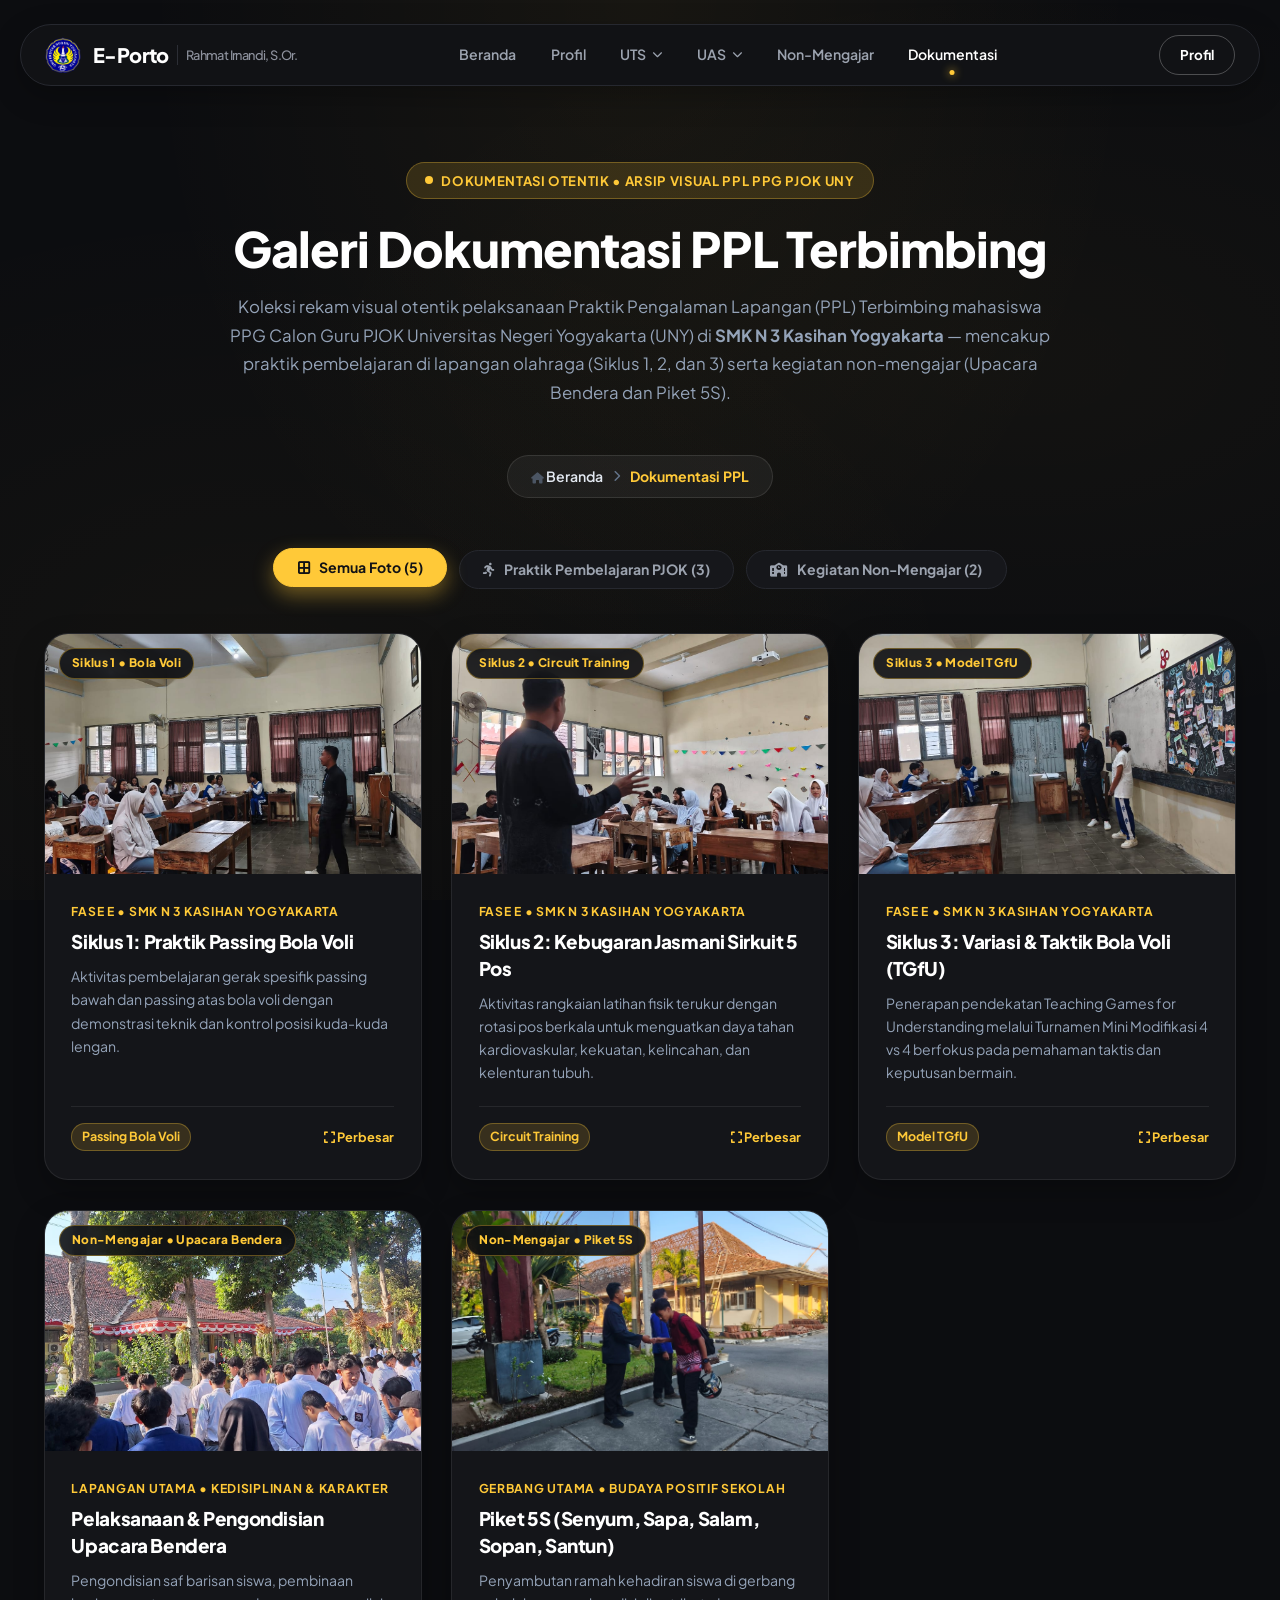
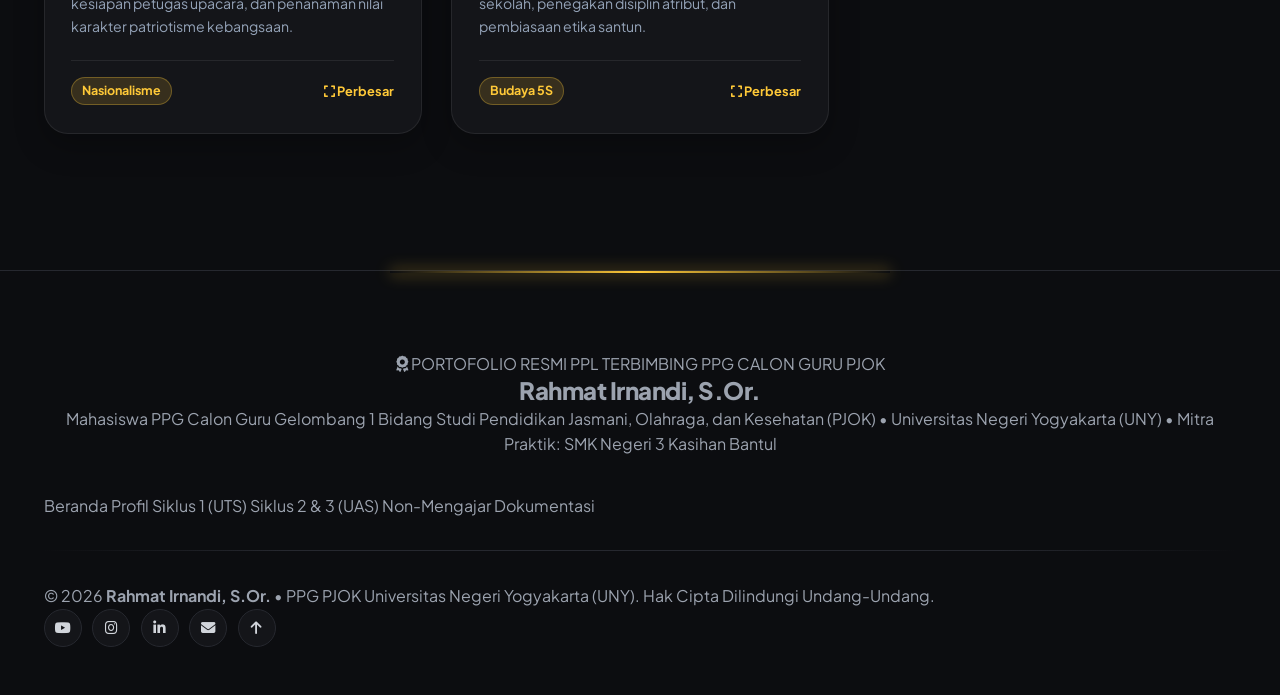
==== commit a8318473: "Update1" ====
--- a/dokumentasi.html
+++ b/dokumentasi.html
@@ -15,10 +15,28 @@
     <style>
       .standalone-navbar-wrap {
         padding: 1.5rem 0 0.5rem 0;
-      }
+        position: relative;
+        z-index: 1000;
+      }
+      .navbar-capsule {
+        overflow: visible !important;
+      }
+      .nav-item-dropdown {
+        position: relative;
+      }
+      .nav-item-dropdown::after {
+        content: '';
+        position: absolute;
+        top: 100%;
+        left: 0;
+        right: 0;
+        height: 18px;
+      }
+
       .gallery-page-hero {
-        padding: 2.5rem 0 3rem 0;
+        padding: 2.75rem 0 3.25rem 0;
         text-align: center;
+        position: relative;
       }
       .gallery-page-hero-title {
         font-size: clamp(2.2rem, 3.8vw, 3.2rem);
@@ -26,86 +44,170 @@
         color: #FFFFFF;
         margin-bottom: 0.85rem;
         letter-spacing: -0.02em;
+        line-height: 1.25;
       }
       .gallery-page-hero-desc {
-        max-width: 760px;
-        margin: 0 auto 1.5rem auto;
-        color: #9CA3AF;
-        font-size: 1.02rem;
+        max-width: 820px;
+        margin: 0 auto 1.75rem auto;
+        color: #94A3B8;
+        font-size: 1.05rem;
         line-height: 1.7;
       }
-      .modal-window-lightbox {
-        max-width: 820px !important;
-        padding: 2rem !important;
-        background: #16171B;
-        border: 1px solid var(--color-border-dark);
-      }
-      .modal-img-container {
-        margin-bottom: 1.25rem;
-        border-radius: var(--radius-md);
+
+      .gallery-grid-agency {
+        display: grid;
+        grid-template-columns: repeat(3, 1fr);
+        gap: 1.85rem;
+        margin-bottom: 3.5rem;
+      }
+      @media (max-width: 1024px) {
+        .gallery-grid-agency {
+          grid-template-columns: repeat(2, 1fr);
+        }
+      }
+      @media (max-width: 680px) {
+        .gallery-grid-agency {
+          grid-template-columns: 1fr;
+        }
+      }
+
+      .gallery-card-agency {
+        background: #141519;
+        border-radius: 24px;
         overflow: hidden;
-        max-height: 480px;
+        border: 1px solid rgba(255, 255, 255, 0.08);
+        transition: all 0.35s cubic-bezier(0.16, 1, 0.3, 1);
         display: flex;
-        justify-content: center;
-        align-items: center;
-        background: #111215;
-      }
-      .modal-img-container img {
-        max-height: 480px;
-        width: auto;
-        max-width: 100%;
-        object-fit: contain;
-        border-radius: var(--radius-sm);
+        flex-direction: column;
+        cursor: pointer;
+        box-shadow: 0 12px 30px rgba(0, 0, 0, 0.25);
+      }
+      .gallery-card-agency:hover {
+        transform: translateY(-6px);
+        border-color: #FFC938;
+        box-shadow: 0 20px 45px rgba(255, 201, 56, 0.15);
       }
       .gallery-agency-thumb {
         position: relative;
-        height: 230px;
+        height: 240px;
         overflow: hidden;
+        background: #0C0D10;
       }
       .gallery-agency-thumb img {
         width: 100%;
         height: 100%;
         object-fit: cover;
-        transition: transform 0.45s cubic-bezier(0.16, 1, 0.3, 1);
+        object-position: center;
+        transition: transform 0.5s cubic-bezier(0.16, 1, 0.3, 1);
       }
       .gallery-card-agency:hover .gallery-agency-thumb img {
         transform: scale(1.08);
       }
       .gallery-tag-pill-badge {
         position: absolute;
-        top: 12px;
-        left: 12px;
-        background: rgba(17, 18, 21, 0.85);
-        color: var(--color-yellow);
+        top: 14px;
+        left: 14px;
+        background: rgba(12, 13, 16, 0.88);
+        color: #FFC938;
         font-size: 0.74rem;
         font-weight: 800;
-        padding: 4px 12px;
-        border-radius: var(--radius-pill);
-        backdrop-filter: blur(6px);
-        border: 1px solid rgba(255, 201, 56, 0.3);
+        padding: 5px 12px;
+        border-radius: 999px;
+        backdrop-filter: blur(8px);
+        border: 1px solid rgba(255, 201, 56, 0.35);
         z-index: 2;
+        letter-spacing: 0.03em;
+      }
+      .gallery-zoom-overlay {
+        position: absolute;
+        inset: 0;
+        background: rgba(12, 13, 16, 0.45);
+        opacity: 0;
+        display: flex;
+        align-items: center;
+        justify-content: center;
+        transition: opacity 0.3s ease;
+      }
+      .gallery-card-agency:hover .gallery-zoom-overlay {
+        opacity: 1;
+      }
+      .gallery-zoom-btn {
+        width: 50px;
+        height: 50px;
+        border-radius: 50%;
+        background: #FFC938;
+        color: #0C0D10;
+        display: flex;
+        align-items: center;
+        justify-content: center;
+        font-size: 1.25rem;
+        box-shadow: 0 6px 20px rgba(255, 201, 56, 0.45);
+        transform: scale(0.85);
+        transition: transform 0.25s ease;
+      }
+      .gallery-card-agency:hover .gallery-zoom-btn {
+        transform: scale(1);
+      }
+      .gallery-agency-body {
+        padding: 1.75rem 1.65rem;
+        display: flex;
+        flex-direction: column;
+        flex-grow: 1;
+      }
+      .gallery-agency-meta {
+        font-size: 0.76rem;
+        color: #FFC938;
+        font-weight: 700;
+        text-transform: uppercase;
+        letter-spacing: 0.06em;
+        margin-bottom: 0.45rem;
+      }
+      .gallery-agency-title {
+        font-size: 1.18rem;
+        font-weight: 800;
+        color: #FFFFFF;
+        margin-bottom: 0.65rem;
+        line-height: 1.4;
       }
       .gallery-agency-desc {
         font-size: 0.88rem;
-        color: #9CA3AF;
-        line-height: 1.6;
-        margin-bottom: 1.25rem;
-      }
-      .gallery-agency-meta {
-        font-size: 0.76rem;
-        color: var(--color-yellow);
-        font-weight: 700;
-        text-transform: uppercase;
-        letter-spacing: 0.05em;
-        margin-bottom: 0.4rem;
+        color: #94A3B8;
+        line-height: 1.65;
+        margin-bottom: 1.35rem;
       }
       .gallery-agency-foot {
         display: flex;
         align-items: center;
         justify-content: space-between;
         margin-top: auto;
-        padding-top: 0.85rem;
-        border-top: 1px solid var(--color-border-dark);
+        padding-top: 1rem;
+        border-top: 1px solid rgba(255, 255, 255, 0.08);
+      }
+
+      /* Lightbox Modal */
+      .modal-window-lightbox {
+        max-width: 860px !important;
+        padding: 2.25rem !important;
+        background: #141519;
+        border: 1px solid rgba(255, 255, 255, 0.12);
+        border-radius: 28px;
+      }
+      .modal-img-container {
+        margin-bottom: 1.5rem;
+        border-radius: 18px;
+        overflow: hidden;
+        max-height: 520px;
+        display: flex;
+        justify-content: center;
+        align-items: center;
+        background: #0C0D10;
+        border: 1px solid rgba(255, 255, 255, 0.06);
+      }
+      .modal-img-container img {
+        max-height: 520px;
+        width: auto;
+        max-width: 100%;
+        object-fit: contain;
       }
     </style>
   </head>
@@ -162,9 +264,7 @@
         </nav>
 
         <div class="nav-actions">
-          <a href="index.html" class="btn-nav-quote">
-            <i class="fa-solid fa-arrow-left" style="margin-right: 4px;"></i> Beranda
-          </a>
+          <a href="profil.html" class="btn-nav-quote"> Profil </a>
           <button class="mobile-toggle" aria-label="Toggle Navigation">
             <i class="fa-solid fa-bars"></i>
           </button>
@@ -173,28 +273,27 @@
     </header>
 
     <!-- =================================================================
-       2. SUBPAGE HERO HEADER
+       2. SUBPAGE HERO HEADER (Dark Obsidian Theme)
        ================================================================= -->
-    <section class="gallery-page-hero reveal-init">
-      <div class="container">
-        <div class="badge-pill-group light">
-          <span class="twin-dot-icon"><span></span><span></span></span>
-          <span>DOKUMENTASI OTENTIK • ARSIP VISUAL PPL PPG PJOK UNY</span>
-        </div>
-
-        <h1 class="gallery-page-hero-title">
-          Galeri Dokumentasi PPL Terbimbing
-        </h1>
-        <p class="gallery-page-hero-desc">
-          Koleksi rekam visual otentik pelaksanaan Praktik Pengalaman Lapangan (PPL) Terbimbing mahasiswa PPG Calon Guru PJOK Universitas Negeri Yogyakarta (UNY) di <strong>SMK N 3 Kasihan Yogyakarta</strong> — mencakup praktik pembelajaran di lapangan, manajemen kesiswaan & kepanitiaan, hingga supervisi klinis DPL & Guru Pamong.
-        </p>
-
-        <div class="subpage-breadcrumb" style="justify-content: center;">
-          <a href="index.html">Beranda</a>
-          <i class="fa-solid fa-chevron-right"></i>
-          <span style="color: var(--color-yellow); font-weight: 700;">Dokumentasi PPL</span>
-        </div>
+    <section class="gallery-page-hero container reveal-init">
+      <div class="badge-pill mb-3" style="display: inline-flex; align-items: center; gap: 0.5rem; background: rgba(255, 201, 56, 0.15); border: 1px solid rgba(255, 201, 56, 0.3); color: #FFC938; padding: 0.45rem 1.15rem; border-radius: 999px; font-size: 0.82rem; font-weight: 700; text-transform: uppercase; letter-spacing: 0.05em; margin-bottom: 1.25rem;">
+        <span style="width: 8px; height: 8px; background: #FFC938; border-radius: 50%; display: inline-block;"></span>
+        DOKUMENTASI OTENTIK • ARSIP VISUAL PPL PPG PJOK UNY
       </div>
+
+      <h1 class="gallery-page-hero-title">
+        Galeri Dokumentasi PPL Terbimbing
+      </h1>
+      <p class="gallery-page-hero-desc">
+        Koleksi rekam visual otentik pelaksanaan Praktik Pengalaman Lapangan (PPL) Terbimbing mahasiswa PPG Calon Guru PJOK Universitas Negeri Yogyakarta (UNY) di <strong>SMK N 3 Kasihan Yogyakarta</strong> — mencakup praktik pembelajaran di lapangan olahraga (Siklus 1, 2, dan 3) serta kegiatan non-mengajar (Upacara Bendera dan Piket 5S).
+      </p>
+
+      <!-- Breadcrumb Navigation -->
+      <nav class="subpage-breadcrumb" aria-label="Breadcrumb" style="justify-content: center; display: inline-flex; align-items: center; gap: 0.65rem; background: rgba(255, 255, 255, 0.05); border: 1px solid rgba(255, 255, 255, 0.1); padding: 0.55rem 1.4rem; border-radius: 999px; font-size: 0.88rem;">
+        <a href="index.html" style="color: #E2E8F0; text-decoration: none;"><i class="fa-solid fa-house"></i> Beranda</a>
+        <i class="fa-solid fa-chevron-right" style="font-size: 0.72rem; color: #64748B;"></i>
+        <span style="color: var(--color-yellow); font-weight: 700;">Dokumentasi PPL</span>
+      </nav>
     </section>
 
     <!-- =================================================================
@@ -203,30 +302,28 @@
     <main class="container reveal-init" style="padding-bottom: 5rem;">
       <div class="gallery-filter-tabs">
         <button class="gallery-filter-btn active" data-filter="all">
-          <i class="fa-solid fa-border-all" style="margin-right: 6px;"></i> Semua Foto (10)
+          <i class="fa-solid fa-border-all" style="margin-right: 6px;"></i> Semua Foto (5)
         </button>
         <button class="gallery-filter-btn" data-filter="praktik">
-          <i class="fa-solid fa-person-running" style="margin-right: 6px;"></i> Praktik Pembelajaran PJOK
+          <i class="fa-solid fa-person-running" style="margin-right: 6px;"></i> Praktik Pembelajaran PJOK (3)
         </button>
         <button class="gallery-filter-btn" data-filter="non-mengajar">
-          <i class="fa-solid fa-school" style="margin-right: 6px;"></i> Kegiatan Non-Mengajar
-        </button>
-        <button class="gallery-filter-btn" data-filter="supervisi">
-          <i class="fa-solid fa-user-check" style="margin-right: 6px;"></i> Supervisi & Evaluasi DPL
+          <i class="fa-solid fa-school" style="margin-right: 6px;"></i> Kegiatan Non-Mengajar (2)
         </button>
       </div>
 
       <!-- =================================================================
-         4. GALLERY GRID (10 Authentic PPL PJOK Photos)
+         4. GALLERY GRID (5 Authentic PPL PJOK Photos Matching IMG Folder)
          ================================================================= -->
       <div class="gallery-grid-agency">
-        <!-- Foto 1: Siklus 1 Bola Voli -->
+
+        <!-- Foto 1: Siklus 1 Passing Bola Voli -->
         <div
           class="gallery-card-agency"
           data-category="praktik siklus-1"
           onclick="
             openPhotoModal(
-              'IMG/Dokumentasi Siklus 1.jpeg',
+              'IMG/Prakti Siklus 1.jpeg',
               'Dokumentasi Praktik Pembelajaran Siklus 1: Passing Bawah & Atas Bola Voli',
               'Praktik Pembelajaran PJOK',
               'Pelaksanaan praktik pembelajaran tatap muka Siklus 1 oleh Rahmat Irnandi, S.Or. pada materi keterampilan gerak spesifik passing bawah dan passing atas permainan bola voli di SMK N 3 Kasihan Yogyakarta. Siswa aktif berkolaborasi dan mempraktikkan variasi passing berpasangan.',
@@ -237,318 +334,154 @@
         >
           <div class="gallery-agency-thumb">
             <span class="gallery-tag-pill-badge">Siklus 1 • Bola Voli</span>
-            <img src="IMG/Dokumentasi Siklus 1.jpeg" alt="Praktik Pembelajaran Siklus 1 Bola Voli" loading="lazy" />
+            <img src="IMG/Prakti Siklus 1.jpeg" alt="Praktik Pembelajaran Siklus 1 Bola Voli" loading="lazy" />
             <div class="gallery-zoom-overlay">
               <div class="gallery-zoom-btn"><i class="fa-solid fa-magnifying-glass-plus"></i></div>
             </div>
           </div>
           <div class="gallery-agency-body">
-            <div class="gallery-agency-meta">Fase E / F • SMK N 3 Kasihan Yogyakarta</div>
+            <div class="gallery-agency-meta">Fase E • SMK N 3 Kasihan Yogyakarta</div>
             <h4 class="gallery-agency-title">Siklus 1: Praktik Passing Bola Voli</h4>
             <p class="gallery-agency-desc">Aktivitas pembelajaran gerak spesifik passing bawah dan passing atas bola voli dengan demonstrasi teknik dan kontrol posisi kuda-kuda lengan.</p>
             <div class="gallery-agency-foot">
-              <span class="tag-pill-light">Permainan Bola Besar</span>
-              <span style="font-size: 0.8rem; font-weight: 700; color: var(--color-yellow)"><i class="fa-solid fa-expand"></i> Perbesar</span>
-            </div>
-          </div>
-        </div>
-
-        <!-- Foto 2: Siklus 1 Diferensiasi Gerak -->
-        <div
-          class="gallery-card-agency"
-          data-category="praktik siklus-1"
-          onclick="
-            openPhotoModal(
-              'IMG/Dokumentasi Siklus 2.jpeg',
-              'Dokumentasi Diferensiasi Gerak & Latihan Berpasangan Bola Voli',
-              'Praktik Pembelajaran PJOK',
-              'Dokumentasi penerapan pembelajaran diferensiasi proses gerak passing bola voli. Siswa pemula menggunakan bola modifikasi busa untuk meminimalisir rasa sakit di lengan, sedangkan siswa mahir melakukan latihan formasi segitiga dinamis.',
-              'Lapangan Olahraga SMK N 3 Kasihan Yogyakarta',
-              'Siklus 1 (UTS PPL)'
-            )
-          "
-        >
-          <div class="gallery-agency-thumb">
-            <span class="gallery-tag-pill-badge">Siklus 1 • Diferensiasi Gerak</span>
-            <img src="IMG/Dokumentasi Siklus 2.jpeg" alt="Diferensiasi Gerak Passing Bola Voli" loading="lazy" />
-            <div class="gallery-zoom-overlay">
-              <div class="gallery-zoom-btn"><i class="fa-solid fa-magnifying-glass-plus"></i></div>
-            </div>
-          </div>
-          <div class="gallery-agency-body">
-            <div class="gallery-agency-meta">Fase E / F • SMK N 3 Kasihan Yogyakarta</div>
-            <h4 class="gallery-agency-title">Diferensiasi Gerak & Formasi Dinamis</h4>
-            <p class="gallery-agency-desc">Pengelompokan siswa berdasarkan kesiapan gerak motorik dengan sarana bola modifikasi untuk menjamin kenyamanan belajar.</p>
-            <div class="gallery-agency-foot">
-              <span class="tag-pill-light">Diferensiasi Gerak</span>
-              <span style="font-size: 0.8rem; font-weight: 700; color: var(--color-yellow)"><i class="fa-solid fa-expand"></i> Perbesar</span>
-            </div>
-          </div>
-        </div>
-
-        <!-- Foto 3: Siklus 2 Kebugaran Jasmani Sirkuit -->
+              <span class="tag-pill-light" style="background: rgba(255, 201, 56, 0.15); color: #FFC938; border: 1px solid rgba(255, 201, 56, 0.3); padding: 3px 10px; border-radius: 999px; font-size: 0.78rem; font-weight: 700;">Passing Bola Voli</span>
+              <span style="font-size: 0.8rem; font-weight: 700; color: #FFC938;"><i class="fa-solid fa-expand"></i> Perbesar</span>
+            </div>
+          </div>
+        </div>
+
+        <!-- Foto 2: Siklus 2 Circuit Training 5 Pos -->
         <div
           class="gallery-card-agency"
           data-category="praktik siklus-2"
           onclick="
             openPhotoModal(
-              'IMG/Dokumentasi Siklus 3.jpeg',
-              'Dokumentasi Praktik Kebugaran Jasmani Metode Circuit Training',
+              'IMG/Praktik Siklus 2.jpeg',
+              'Dokumentasi Praktik Kebugaran Jasmani Metode Circuit Training 5 Pos',
               'Praktik Pembelajaran PJOK',
-              'Pelaksanaan pembelajaran kebugaran jasmani terstruktur metode 5 pos circuit training (Push up, Sit up, Shuttle run, Jumping jack, Plank) melatih komponen daya tahan dan kekuatan otot penunjang aktivitas kejuruan.',
-              'Lapangan & Hall Olahraga SMK N 3 Kasihan Yogyakarta',
+              'Pelaksanaan pembelajaran kebugaran jasmani terstruktur metode 5 pos circuit training (shuttle run, push up lutut, zig-zag cone, sit up crunch, skipping rope) melatih komponen kebugaran aerobik dan anaerobik penunjang aktivitas kejuruan di SMK N 3 Kasihan Yogyakarta.',
+              'Lapangan Olahraga Terbuka SMK N 3 Kasihan Yogyakarta',
               'Siklus 2 (UAS PPL)'
             )
           "
         >
           <div class="gallery-agency-thumb">
             <span class="gallery-tag-pill-badge">Siklus 2 • Circuit Training</span>
-            <img src="IMG/Dokumentasi Siklus 3.jpeg" alt="Praktik Kebugaran Jasmani Sirkuit" loading="lazy" />
+            <img src="IMG/Praktik Siklus 2.jpeg" alt="Praktik Kebugaran Jasmani Circuit Training" loading="lazy" />
             <div class="gallery-zoom-overlay">
               <div class="gallery-zoom-btn"><i class="fa-solid fa-magnifying-glass-plus"></i></div>
             </div>
           </div>
           <div class="gallery-agency-body">
-            <div class="gallery-agency-meta">Fase E / F • SMK N 3 Kasihan Yogyakarta</div>
+            <div class="gallery-agency-meta">Fase E • SMK N 3 Kasihan Yogyakarta</div>
             <h4 class="gallery-agency-title">Siklus 2: Kebugaran Jasmani Sirkuit 5 Pos</h4>
-            <p class="gallery-agency-desc">Aktivitas rangkaian latihan fisik terukur dengan rotasi pos berkala untuk menguatkan daya tahan kardiovaskular dan kekuatan fisik.</p>
+            <p class="gallery-agency-desc">Aktivitas rangkaian latihan fisik terukur dengan rotasi pos berkala untuk menguatkan daya tahan kardiovaskular, kekuatan, kelincahan, dan kelenturan tubuh.</p>
             <div class="gallery-agency-foot">
-              <span class="tag-pill-light">Kebugaran Jasmani</span>
-              <span style="font-size: 0.8rem; font-weight: 700; color: var(--color-yellow)"><i class="fa-solid fa-expand"></i> Perbesar</span>
-            </div>
-          </div>
-        </div>
-
-        <!-- Foto 4: Siklus 2 Pengukuran & Denyut Nadi -->
+              <span class="tag-pill-light" style="background: rgba(255, 201, 56, 0.15); color: #FFC938; border: 1px solid rgba(255, 201, 56, 0.3); padding: 3px 10px; border-radius: 999px; font-size: 0.78rem; font-weight: 700;">Circuit Training</span>
+              <span style="font-size: 0.8rem; font-weight: 700; color: #FFC938;"><i class="fa-solid fa-expand"></i> Perbesar</span>
+            </div>
+          </div>
+        </div>
+
+        <!-- Foto 3: Siklus 3 Variasi & Taktik Bola Voli TGfU -->
         <div
           class="gallery-card-agency"
-          data-category="praktik siklus-2"
+          data-category="praktik siklus-3"
           onclick="
             openPhotoModal(
-              'IMG/Dokumentasi Siklus 4.jpeg',
-              'Dokumentasi Pengukuran Denyut Nadi Latihan & Evaluasi Kebugaran',
+              'IMG/Praktik Siklus 3.jpeg',
+              'Dokumentasi Praktik Pembelajaran Model TGfU & Turnamen Mini 4 vs 4',
               'Praktik Pembelajaran PJOK',
-              'Dokumentasi pencatatan denyut nadi istirahat dan denyut nadi latihan (Training Heart Rate) siswa menggunakan e-LKPD digital serta evaluasi ketercapaian beban latihan fisik.',
-              'Selasar Olahraga SMK N 3 Kasihan Yogyakarta',
-              'Siklus 2 (UAS PPL)'
+              'Dokumentasi pembelajaran variasi dan kombinasi taktik bola voli dengan pendekatan Teaching Games for Understanding (TGfU). Siswa mengasah kesadaran taktis penempatan bola dan kerja sama tim dalam format turnamen mini modifikasi 4 lawan 4 di SMK N 3 Kasihan Yogyakarta.',
+              'Lapangan Olahraga SMK N 3 Kasihan Yogyakarta',
+              'Siklus 3 (UAS PPL)'
             )
           "
         >
           <div class="gallery-agency-thumb">
-            <span class="gallery-tag-pill-badge">Siklus 2 • Asesmen Kebugaran</span>
-            <img src="IMG/Dokumentasi Siklus 4.jpeg" alt="Asesmen Kebugaran Jasmani Siswa" loading="lazy" />
+            <span class="gallery-tag-pill-badge">Siklus 3 • Model TGfU</span>
+            <img src="IMG/Praktik Siklus 3.jpeg" alt="Praktik Variasi & Taktik Bola Voli TGfU" loading="lazy" />
             <div class="gallery-zoom-overlay">
               <div class="gallery-zoom-btn"><i class="fa-solid fa-magnifying-glass-plus"></i></div>
             </div>
           </div>
           <div class="gallery-agency-body">
-            <div class="gallery-agency-meta">Fase E / F • SMK N 3 Kasihan Yogyakarta</div>
-            <h4 class="gallery-agency-title">Pengukuran Denyut Nadi & Evaluasi Fisik</h4>
-            <p class="gallery-agency-desc">Penerapan TPACK dalam memantau zona latihan aerobik dan kebugaran motorik siswa secara akurat dan ilmiah.</p>
+            <div class="gallery-agency-meta">Fase E • SMK N 3 Kasihan Yogyakarta</div>
+            <h4 class="gallery-agency-title">Siklus 3: Variasi &amp; Taktik Bola Voli (TGfU)</h4>
+            <p class="gallery-agency-desc">Penerapan pendekatan Teaching Games for Understanding melalui Turnamen Mini Modifikasi 4 vs 4 berfokus pada pemahaman taktis dan keputusan bermain.</p>
             <div class="gallery-agency-foot">
-              <span class="tag-pill-light">Asesmen Kinestetik</span>
-              <span style="font-size: 0.8rem; font-weight: 700; color: var(--color-yellow)"><i class="fa-solid fa-expand"></i> Perbesar</span>
-            </div>
-          </div>
-        </div>
-
-        <!-- Foto 5: Piket Lobi & Budaya 5S -->
+              <span class="tag-pill-light" style="background: rgba(255, 201, 56, 0.15); color: #FFC938; border: 1px solid rgba(255, 201, 56, 0.3); padding: 3px 10px; border-radius: 999px; font-size: 0.78rem; font-weight: 700;">Model TGfU</span>
+              <span style="font-size: 0.8rem; font-weight: 700; color: #FFC938;"><i class="fa-solid fa-expand"></i> Perbesar</span>
+            </div>
+          </div>
+        </div>
+
+        <!-- Foto 4: Upacara Bendera -->
         <div
           class="gallery-card-agency"
           data-category="non-mengajar"
           onclick="
             openPhotoModal(
-              'IMG/Piket Loby.jpeg',
-              'Dokumentasi Piket Lobi & Pelayanan Tamu Sekolah',
+              'IMG/Upacara Bendera.jpeg',
+              'Dokumentasi Pelaksanaan Upacara Bendera & Pengondisian Siswa',
               'Kegiatan Non-Mengajar',
-              'Rahmat Irnandi, S.Or. bertugas di lobi utama SMK N 3 Kasihan Yogyakarta melayani tamu kedinasan, buku registrasi kehadiran, serta perizinan peserta didik dengan budaya 5S (Senyum, Salam, Sapa, Sopan, Santun).',
-              'Lobi Utama SMK N 3 Kasihan Yogyakarta',
-              'Piket Lobi Sekolah'
+              'Rahmat Irnandi, S.Or. bersama dewan guru dan peserta didik dalam pelaksanaan Upacara Bendera di Lapangan Upacara SMK N 3 Kasihan Yogyakarta, mengondisikan ketertiban barisan, kedisiplinan atribut, dan kekhidmatan penghormatan Sang Saka Merah Putih.',
+              'Lapangan Utama SMK N 3 Kasihan Yogyakarta',
+              'Upacara Bendera'
             )
           "
         >
           <div class="gallery-agency-thumb">
-            <span class="gallery-tag-pill-badge">Non-Mengajar • Piket Lobi</span>
-            <img src="IMG/Piket Loby.jpeg" alt="Piket Lobi SMK N 3 Kasihan Yogyakarta" loading="lazy" />
+            <span class="gallery-tag-pill-badge">Non-Mengajar • Upacara Bendera</span>
+            <img src="IMG/Upacara Bendera.jpeg" alt="Upacara Bendera SMK N 3 Kasihan" loading="lazy" />
             <div class="gallery-zoom-overlay">
               <div class="gallery-zoom-btn"><i class="fa-solid fa-magnifying-glass-plus"></i></div>
             </div>
           </div>
           <div class="gallery-agency-body">
-            <div class="gallery-agency-meta">Lobi Utama • Pelayanan Kedinasan</div>
-            <h4 class="gallery-agency-title">Piket Lobi & Pelayanan Tamu Sekolah</h4>
-            <p class="gallery-agency-desc">Penyambutan tamu kedinasan, pembinaan kedisiplinan siswa yang terlambat, serta administrasi buku tamu sekolah.</p>
+            <div class="gallery-agency-meta">Lapangan Utama • Kedisiplinan &amp; Karakter</div>
+            <h4 class="gallery-agency-title">Pelaksanaan &amp; Pengondisian Upacara Bendera</h4>
+            <p class="gallery-agency-desc">Pengondisian saf barisan siswa, pembinaan kesiapan petugas upacara, dan penanaman nilai karakter patriotisme kebangsaan.</p>
             <div class="gallery-agency-foot">
-              <span class="tag-pill-light">Budaya 5S</span>
-              <span style="font-size: 0.8rem; font-weight: 700; color: var(--color-yellow)"><i class="fa-solid fa-expand"></i> Perbesar</span>
-            </div>
-          </div>
-        </div>
-
-        <!-- Foto 6: Pengawasan ASTS -->
+              <span class="tag-pill-light" style="background: rgba(255, 201, 56, 0.15); color: #FFC938; border: 1px solid rgba(255, 201, 56, 0.3); padding: 3px 10px; border-radius: 999px; font-size: 0.78rem; font-weight: 700;">Nasionalisme</span>
+              <span style="font-size: 0.8rem; font-weight: 700; color: #FFC938;"><i class="fa-solid fa-expand"></i> Perbesar</span>
+            </div>
+          </div>
+        </div>
+
+        <!-- Foto 5: Piket 5S di Gerbang Sekolah -->
         <div
           class="gallery-card-agency"
           data-category="non-mengajar"
           onclick="
             openPhotoModal(
-              'IMG/Mengawas ASTS.jpeg',
-              'Dokumentasi Pengawasan Asesmen Sumatif Tengah Semester (ASTS)',
+              'IMG/Piket 5S.jpeg',
+              'Dokumentasi Pelaksanaan Piket 5S di Gerbang Utama Sekolah',
               'Kegiatan Non-Mengajar',
-              'Rahmat Irnandi, S.Or. menjalankan tugas pengawasan ruang evaluasi ASTS Gasal guna menjamin integritas akademik, ketertiban ruang ujian, dan kepatuhan terhadap POS evaluasi belajar di SMK N 3 Kasihan Yogyakarta.',
-              'Ruang Ujian SMK N 3 Kasihan Yogyakarta',
-              'Pengawasan ASTS'
+              'Rahmat Irnandi, S.Or. bertugas menyambut kedatangan peserta didik di pintu gerbang utama SMK N 3 Kasihan Yogyakarta dengan senyum ramah, jabat tangan salam, serta memeriksa kerapian seragam dan keselamatan berkendara (helm SNI).',
+              'Pintu Gerbang Utama SMK N 3 Kasihan Yogyakarta',
+              'Piket 5S'
             )
           "
         >
           <div class="gallery-agency-thumb">
-            <span class="gallery-tag-pill-badge">Non-Mengajar • Evaluasi ASTS</span>
-            <img src="IMG/Mengawas ASTS.jpeg" alt="Pengawasan Ujian ASTS" loading="lazy" />
+            <span class="gallery-tag-pill-badge">Non-Mengajar • Piket 5S</span>
+            <img src="IMG/Piket 5S.jpeg" alt="Piket 5S SMK N 3 Kasihan Yogyakarta" loading="lazy" />
             <div class="gallery-zoom-overlay">
               <div class="gallery-zoom-btn"><i class="fa-solid fa-magnifying-glass-plus"></i></div>
             </div>
           </div>
           <div class="gallery-agency-body">
-            <div class="gallery-agency-meta">Ruang Evaluasi • Penjaminan Integritas</div>
-            <h4 class="gallery-agency-title">Pengawasan Ujian ASTS Gasal</h4>
-            <p class="gallery-agency-desc">Pengawalan ketertiban evaluasi sumatif, verifikasi lembar jawab siswa, dan penegakan kejujuran akademik.</p>
+            <div class="gallery-agency-meta">Gerbang Utama • Budaya Positif Sekolah</div>
+            <h4 class="gallery-agency-title">Piket 5S (Senyum, Sapa, Salam, Sopan, Santun)</h4>
+            <p class="gallery-agency-desc">Penyambutan ramah kehadiran siswa di gerbang sekolah, penegakan disiplin atribut, dan pembiasaan etika santun.</p>
             <div class="gallery-agency-foot">
-              <span class="tag-pill-light">Integritas Akademik</span>
-              <span style="font-size: 0.8rem; font-weight: 700; color: var(--color-yellow)"><i class="fa-solid fa-expand"></i> Perbesar</span>
-            </div>
-          </div>
-        </div>
-
-        <!-- Foto 7: Panitia Lomba Kemerdekaan RI -->
-        <div
-          class="gallery-card-agency"
-          data-category="non-mengajar"
-          onclick="
-            openPhotoModal(
-              'IMG/Panitia Lomba.jpeg',
-              'Kepanitiaan & Dewan Juri Lomba Semarak Kemerdekaan RI Ke-79',
-              'Kegiatan Non-Mengajar',
-              'Keterlibatan aktif Rahmat Irnandi, S.Or. bersama dewan guru dan pengurus OSIS SMK N 3 Kasihan Yogyakarta sebagai panitia pelaksana dan wasit perlombaan olahraga tradisional HUT Ke-79 RI.',
-              'Lapangan Utama SMK N 3 Kasihan Yogyakarta',
-              'Panitia Lomba HUT RI'
-            )
-          "
-        >
-          <div class="gallery-agency-thumb">
-            <span class="gallery-tag-pill-badge">Non-Mengajar • Semarak HUT RI</span>
-            <img src="IMG/Panitia Lomba.jpeg" alt="Panitia Lomba Kemerdekaan RI" loading="lazy" />
-            <div class="gallery-zoom-overlay">
-              <div class="gallery-zoom-btn"><i class="fa-solid fa-magnifying-glass-plus"></i></div>
-            </div>
-          </div>
-          <div class="gallery-agency-body">
-            <div class="gallery-agency-meta">Lapangan Utama • Perayaan HUT Ke-79 RI</div>
-            <h4 class="gallery-agency-title">Panitia & Juri Lomba Kemerdekaan RI</h4>
-            <p class="gallery-agency-desc">Pengelolaan kepanitiaan perlombaan olahraga ketangkasan antarkelas, perwasitan yang adil, serta pembinaan sportivitas kesiswaan.</p>
-            <div class="gallery-agency-foot">
-              <span class="tag-pill-light">Kesiswaan OSIS</span>
-              <span style="font-size: 0.8rem; font-weight: 700; color: var(--color-yellow)"><i class="fa-solid fa-expand"></i> Perbesar</span>
-            </div>
-          </div>
-        </div>
-
-        <!-- Foto 8: Upacara 17 Agustus -->
-        <div
-          class="gallery-card-agency"
-          data-category="non-mengajar"
-          onclick="
-            openPhotoModal(
-              'IMG/Upacara Kemerdekaan 17 Agustus.jpeg',
-              'Upacara Peringatan Detik-Detik Proklamasi Kemerdekaan RI Ke-79',
-              'Kegiatan Non-Mengajar',
-              'Rahmat Irnandi, S.Or. bersama segenap jajaran guru, staf, dan peserta didik SMK N 3 Kasihan Yogyakarta berbaris khidmat mengikuti Upacara Bendera Peringatan HUT Ke-79 Republik Indonesia.',
-              'Lapangan Upacara SMK N 3 Kasihan Yogyakarta',
-              'Upacara Kemerdekaan RI'
-            )
-          "
-        >
-          <div class="gallery-agency-thumb">
-            <span class="gallery-tag-pill-badge">Non-Mengajar • Upacara Bendera</span>
-            <img src="IMG/Upacara Kemerdekaan 17 Agustus.jpeg" alt="Upacara 17 Agustus" loading="lazy" />
-            <div class="gallery-zoom-overlay">
-              <div class="gallery-zoom-btn"><i class="fa-solid fa-magnifying-glass-plus"></i></div>
-            </div>
-          </div>
-          <div class="gallery-agency-body">
-            <div class="gallery-agency-meta">Lapangan Upacara • 17 Agustus 2024</div>
-            <h4 class="gallery-agency-title">Upacara HUT Ke-79 Kemerdekaan RI</h4>
-            <p class="gallery-agency-desc">Peringatan khidmat detik-detik Proklamasi Kemerdekaan RI meneladani jiwa nasionalisme, persatuan, dan kedisiplinan warga sekolah.</p>
-            <div class="gallery-agency-foot">
-              <span class="tag-pill-light">Nasionalisme</span>
-              <span style="font-size: 0.8rem; font-weight: 700; color: var(--color-yellow)"><i class="fa-solid fa-expand"></i> Perbesar</span>
-            </div>
-          </div>
-        </div>
-
-        <!-- Foto 9: Kunjungan Supervisi DPL UNY -->
-        <div
-          class="gallery-card-agency"
-          data-category="supervisi"
-          onclick="
-            openPhotoModal(
-              'IMG/Kunjungan DPL.jpeg',
-              'Supervisi Klinis & Monitoring Praktik Mengajar DPL UNY',
-              'Supervisi & Evaluasi DPL',
-              'Kunjungan resmi Dosen Pembimbing Lapangan (DPL) PPG PJOK Universitas Negeri Yogyakarta (UNY) untuk mengobservasi pembelajaran tatap muka di lapangan dan berkoordinasi dengan Guru Pamong di SMK N 3 Kasihan Yogyakarta.',
-              'Selasar Olahraga SMK N 3 Kasihan Yogyakarta',
-              'Supervisi Klinis DPL'
-            )
-          "
-        >
-          <div class="gallery-agency-thumb">
-            <span class="gallery-tag-pill-badge">Supervisi • DPL PPG UNY</span>
-            <img src="IMG/Kunjungan DPL.jpeg" alt="Kunjungan Supervisi DPL UNY" loading="lazy" />
-            <div class="gallery-zoom-overlay">
-              <div class="gallery-zoom-btn"><i class="fa-solid fa-magnifying-glass-plus"></i></div>
-            </div>
-          </div>
-          <div class="gallery-agency-body">
-            <div class="gallery-agency-meta">Supervisi Klinis • Kampus LPTK UNY</div>
-            <h4 class="gallery-agency-title">Kunjungan Supervisi DPL PPG UNY</h4>
-            <p class="gallery-agency-desc">Observasi lapangan dan bimbingan pedagogik langsung oleh DPL untuk memastikan keselarasan perangkat pembelajaran Kurikulum Merdeka.</p>
-            <div class="gallery-agency-foot">
-              <span class="tag-pill-light">Supervisi Klinis</span>
-              <span style="font-size: 0.8rem; font-weight: 700; color: var(--color-yellow)"><i class="fa-solid fa-expand"></i> Perbesar</span>
-            </div>
-          </div>
-        </div>
-
-        <!-- Foto 10: Evaluasi Akhir DPL & Guru Pamong -->
-        <div
-          class="gallery-card-agency"
-          data-category="supervisi"
-          onclick="
-            openPhotoModal(
-              'IMG/Evaluasi dan Refleksi Akhir DPL Bersama Guru Pamong.jpeg',
-              'Evaluasi & Refleksi Akhir Penugasan PPL Bersama DPL & Guru Pamong',
-              'Supervisi & Evaluasi DPL',
-              'Rapat evaluasi akhir komprehensif penugasan PPL Terbimbing bersama Dosen Pembimbing Lapangan UNY dan Guru Pamong PJOK SMK N 3 Kasihan Yogyakarta, menandai tuntasnya seluruh rangkaian siklus praktik lapangan.',
-              'Ruang Koordinasi SMK N 3 Kasihan Yogyakarta',
-              'Evaluasi Akhir PPL'
-            )
-          "
-        >
-          <div class="gallery-agency-thumb">
-            <span class="gallery-tag-pill-badge">Supervisi • Refleksi Akhir</span>
-            <img src="IMG/Evaluasi dan Refleksi Akhir DPL Bersama Guru Pamong.jpeg" alt="Evaluasi Akhir DPL & Guru Pamong" loading="lazy" />
-            <div class="gallery-zoom-overlay">
-              <div class="gallery-zoom-btn"><i class="fa-solid fa-magnifying-glass-plus"></i></div>
-            </div>
-          </div>
-          <div class="gallery-agency-body">
-            <div class="gallery-agency-meta">Ruang Rapat • Refleksi Akhir PPL</div>
-            <h4 class="gallery-agency-title">Evaluasi Akhir DPL & Guru Pamong PJOK</h4>
-            <p class="gallery-agency-desc">Refleksi komprehensif 4F (Facts, Feelings, Findings, Future) penugasan terbimbing serta pengesahan berkas portofolio pembelajaran.</p>
-            <div class="gallery-agency-foot">
-              <span class="tag-pill-light">Refleksi Model 4F</span>
-              <span style="font-size: 0.8rem; font-weight: 700; color: var(--color-yellow)"><i class="fa-solid fa-expand"></i> Perbesar</span>
-            </div>
-          </div>
-        </div>
+              <span class="tag-pill-light" style="background: rgba(255, 201, 56, 0.15); color: #FFC938; border: 1px solid rgba(255, 201, 56, 0.3); padding: 3px 10px; border-radius: 999px; font-size: 0.78rem; font-weight: 700;">Budaya 5S</span>
+              <span style="font-size: 0.8rem; font-weight: 700; color: #FFC938;"><i class="fa-solid fa-expand"></i> Perbesar</span>
+            </div>
+          </div>
+        </div>
+
       </div>
     </main>
 
@@ -565,58 +498,52 @@
           <img id="photo-modal-img" src="" alt="Pratinjau Foto Dokumentasi" />
         </div>
 
-        <span id="photo-badge" class="tag-pill-light" style="margin-bottom: 0.75rem; display: inline-block;"></span>
-        <h3 id="photo-title" style="font-size: 1.35rem; color: #FFFFFF; margin-bottom: 0.4rem; font-weight: 800;"></h3>
-        <div id="photo-loc" style="font-size: 0.85rem; color: var(--color-yellow); font-weight: 600; margin-bottom: 0.85rem;"></div>
-        <div id="photo-desc" style="color: #D1D5DB; font-size: 0.92rem; line-height: 1.7; background: #202228; padding: 1.25rem; border-radius: 12px; border-left: 4px solid var(--color-yellow); margin-bottom: 1.25rem;"></div>
+        <span id="photo-badge" class="tag-pill-light" style="background: rgba(255, 201, 56, 0.15); color: #FFC938; border: 1px solid rgba(255, 201, 56, 0.3); margin-bottom: 0.75rem; display: inline-block; font-weight: 700; padding: 4px 12px; border-radius: 999px; font-size: 0.8rem;"></span>
+        <h3 id="photo-title" style="font-size: 1.35rem; color: #FFFFFF; margin-bottom: 0.4rem; font-weight: 800; line-height: 1.4;"></h3>
+        <div id="photo-loc" style="font-size: 0.85rem; color: #FFC938; font-weight: 600; margin-bottom: 0.85rem;"></div>
+        <div id="photo-desc" style="color: #D1D5DB; font-size: 0.92rem; line-height: 1.7; background: #202228; padding: 1.25rem; border-radius: 14px; border-left: 4px solid #FFC938; margin-bottom: 1.25rem;"></div>
         <div style="display: flex; justify-content: space-between; align-items: center; flex-wrap: wrap; gap: 0.75rem;">
-          <span style="font-size: 0.82rem; color: #9CA3AF"> <i class="fa-solid fa-camera"></i> Arsip Digital PPL • SMK N 3 Kasihan Yogyakarta & UNY </span>
+          <span style="font-size: 0.82rem; color: #9CA3AF"> <i class="fa-solid fa-camera" style="color: #FFC938; margin-right: 5px;"></i> Arsip Digital PPL • SMK N 3 Kasihan Yogyakarta &amp; UNY </span>
           <div style="display: flex; gap: 0.5rem;">
-            <a id="photo-modal-link" href="#" target="_blank" rel="noopener noreferrer" class="btn btn-yellow btn-sm"><i class="fa-solid fa-arrow-up-right-from-square"></i> Buka Foto Asli</a>
-            <button class="btn btn-dark btn-sm" onclick="showToast('Tautan foto dokumentasi berhasil disalin!')"><i class="fa-solid fa-share-nodes"></i> Bagikan</button>
+            <a id="photo-modal-link" href="#" target="_blank" rel="noopener noreferrer" class="btn-nexis-yellow" style="font-size: 0.85rem;"><i class="fa-solid fa-arrow-up-right-from-square"></i> Buka Foto Asli</a>
           </div>
         </div>
       </div>
     </div>
 
     <!-- =================================================================
-       6. FOOTER (Exact Nexis Minimal Luxury Layout)
+       6. LUXURY NEXIS FOOTER (Consistent with index.html Exactly)
        ================================================================= -->
-    <footer class="footer-nexis">
+    <footer class="footer-nexis reveal-init">
       <div class="container">
-        <!-- Center Mega Brand -->
+        <!-- Mega Brand Block -->
         <div class="footer-nexis-brand-hero">
-          <a href="index.html" class="footer-brand-link">
-            <div class="footer-logo-mark">
-              <img src="logo.png" alt="Logo UNY" class="footer-logo-img" onerror="this.src='logo navbar.png'" />
-            </div>
-            <div class="footer-brand-title-wrap">
-              <span class="footer-brand-title">E-Porto</span>
-              <span class="footer-brand-badge">Rahmat Irnandi, S.Or.</span>
-            </div>
-          </a>
-          <p class="footer-brand-tagline">
-            Portofolio Digital Resmi PPL Terbimbing • Program Studi Pendidikan Profesi Guru (PPG) Calon Guru Bidang Studi Pendidikan Jasmani, Olahraga, dan Kesehatan (PJOK) Universitas Negeri Yogyakarta (UNY) di SMK N 3 Kasihan Yogyakarta.
+          <div class="footer-nexis-badge">
+            <i class="fa-solid fa-award"></i> PORTOFOLIO RESMI PPL TERBIMBING PPG CALON GURU PJOK
+          </div>
+          <h2 class="footer-nexis-title">Rahmat Irnandi, S.Or.</h2>
+          <p class="footer-nexis-sub">
+            Mahasiswa PPG Calon Guru Gelombang 1 Bidang Studi Pendidikan Jasmani, Olahraga, dan Kesehatan (PJOK) • Universitas Negeri Yogyakarta (UNY) • Mitra Praktik: SMK Negeri 3 Kasihan Bantul
           </p>
         </div>
 
-        <!-- Horizontal Nav Links -->
-        <nav class="footer-nav-menu">
-          <a href="index.html" class="footer-nav-link">Beranda</a>
-          <a href="profil.html" class="footer-nav-link">Profil</a>
-          <a href="UTS/rancangan.html" class="footer-nav-link">Siklus 1 (UTS)</a>
-          <a href="UAS/rancangan.html" class="footer-nav-link">Siklus 2 (UAS)</a>
-          <a href="non-mengajar.html" class="footer-nav-link">Non-Mengajar</a>
-          <a href="dokumentasi.html" class="footer-nav-link active">Dokumentasi</a>
+        <!-- Horizontal Minimalist Menu -->
+        <nav class="footer-nexis-menu" aria-label="Footer Navigation">
+          <a href="index.html">Beranda</a>
+          <a href="profil.html">Profil</a>
+          <a href="UTS/rancangan.html">Siklus 1 (UTS)</a>
+          <a href="UAS/rancangan.html">Siklus 2 &amp; 3 (UAS)</a>
+          <a href="non-mengajar.html">Non-Mengajar</a>
+          <a href="dokumentasi.html" class="active">Dokumentasi</a>
         </nav>
 
         <!-- Divider Line -->
         <div class="footer-nexis-divider"></div>
 
-        <!-- Bottom Flex Bar -->
-        <div class="footer-nexis-bottom-bar">
-          <div class="footer-copyright-text">
-            Copyright &copy; 2026 <strong>Rahmat Irnandi, S.Or.</strong> • LPTK Universitas Negeri Yogyakarta (UNY) & SMK N 3 Kasihan Yogyakarta. All Rights Reserved.
+        <!-- Bottom Row: Copyright & Socials -->
+        <div class="footer-nexis-bottom">
+          <div class="footer-nexis-copy">
+            &copy; 2026 <strong>Rahmat Irnandi, S.Or.</strong> • PPG PJOK Universitas Negeri Yogyakarta (UNY). Hak Cipta Dilindungi Undang-Undang.
           </div>
 
           <!-- Social Icons on the Right -->
@@ -625,11 +552,14 @@
             <a href="javascript:void(0)" onclick="showToast('Instagram Rahmat Irnandi')" class="social-nexis-pill" aria-label="Instagram"><i class="fa-brands fa-instagram"></i></a>
             <a href="javascript:void(0)" onclick="showToast('LinkedIn Rahmat Irnandi')" class="social-nexis-pill" aria-label="LinkedIn"><i class="fa-brands fa-linkedin-in"></i></a>
             <a href="mailto:rahmat.ppg@uny.ac.id" class="social-nexis-pill" aria-label="Email"><i class="fa-solid fa-envelope"></i></a>
-            <a href="#" class="social-nexis-pill scroll-top-pill" aria-label="Kembali ke Atas" title="Kembali ke Atas"><i class="fa-solid fa-arrow-up"></i></a>
+            <a href="javascript:void(0)" onclick="window.scrollTo({top:0, behavior:'smooth'})" class="social-nexis-pill back-to-top" aria-label="Kembali ke atas"><i class="fa-solid fa-arrow-up"></i></a>
           </div>
         </div>
       </div>
     </footer>
+
+    <!-- Toast Notification Element -->
+    <div id="toast" class="toast" role="alert" aria-live="polite"></div>
 
     <!-- Scripts -->
     <script src="js/main.js"></script>
@@ -650,7 +580,7 @@
         if (photoLink) photoLink.href = imgSrc;
         if (photoTitle) photoTitle.textContent = title;
         if (photoBadge) photoBadge.textContent = `${category} • ${label}`;
-        if (photoLoc) photoLoc.innerHTML = `<i class="fa-solid fa-location-dot" style="margin-right:6px; color:var(--color-yellow);"></i> Lokasi: ${location}`;
+        if (photoLoc) photoLoc.innerHTML = `<i class="fa-solid fa-location-dot" style="margin-right:6px; color:#FFC938;"></i> Lokasi: ${location}`;
         if (photoDesc) photoDesc.textContent = desc;
 
         photoModal.classList.add("active");
@@ -672,6 +602,29 @@
           }
         });
       }
+
+      document.addEventListener("keydown", (e) => {
+        if (e.key === "Escape" && photoModal && photoModal.classList.contains("active")) {
+          photoModal.classList.remove("active");
+          document.body.style.overflow = "";
+        }
+      });
+
+      // Toast notification helper
+      function showToast(message) {
+        let toast = document.getElementById('toast');
+        if (!toast) {
+          toast = document.createElement('div');
+          toast.id = 'toast';
+          toast.className = 'toast';
+          document.body.appendChild(toast);
+        }
+        toast.textContent = message;
+        toast.className = 'toast show';
+        setTimeout(function() {
+          toast.className = toast.className.replace('show', '');
+        }, 3000);
+      }
     </script>
   </body>
-</html>+</html>
